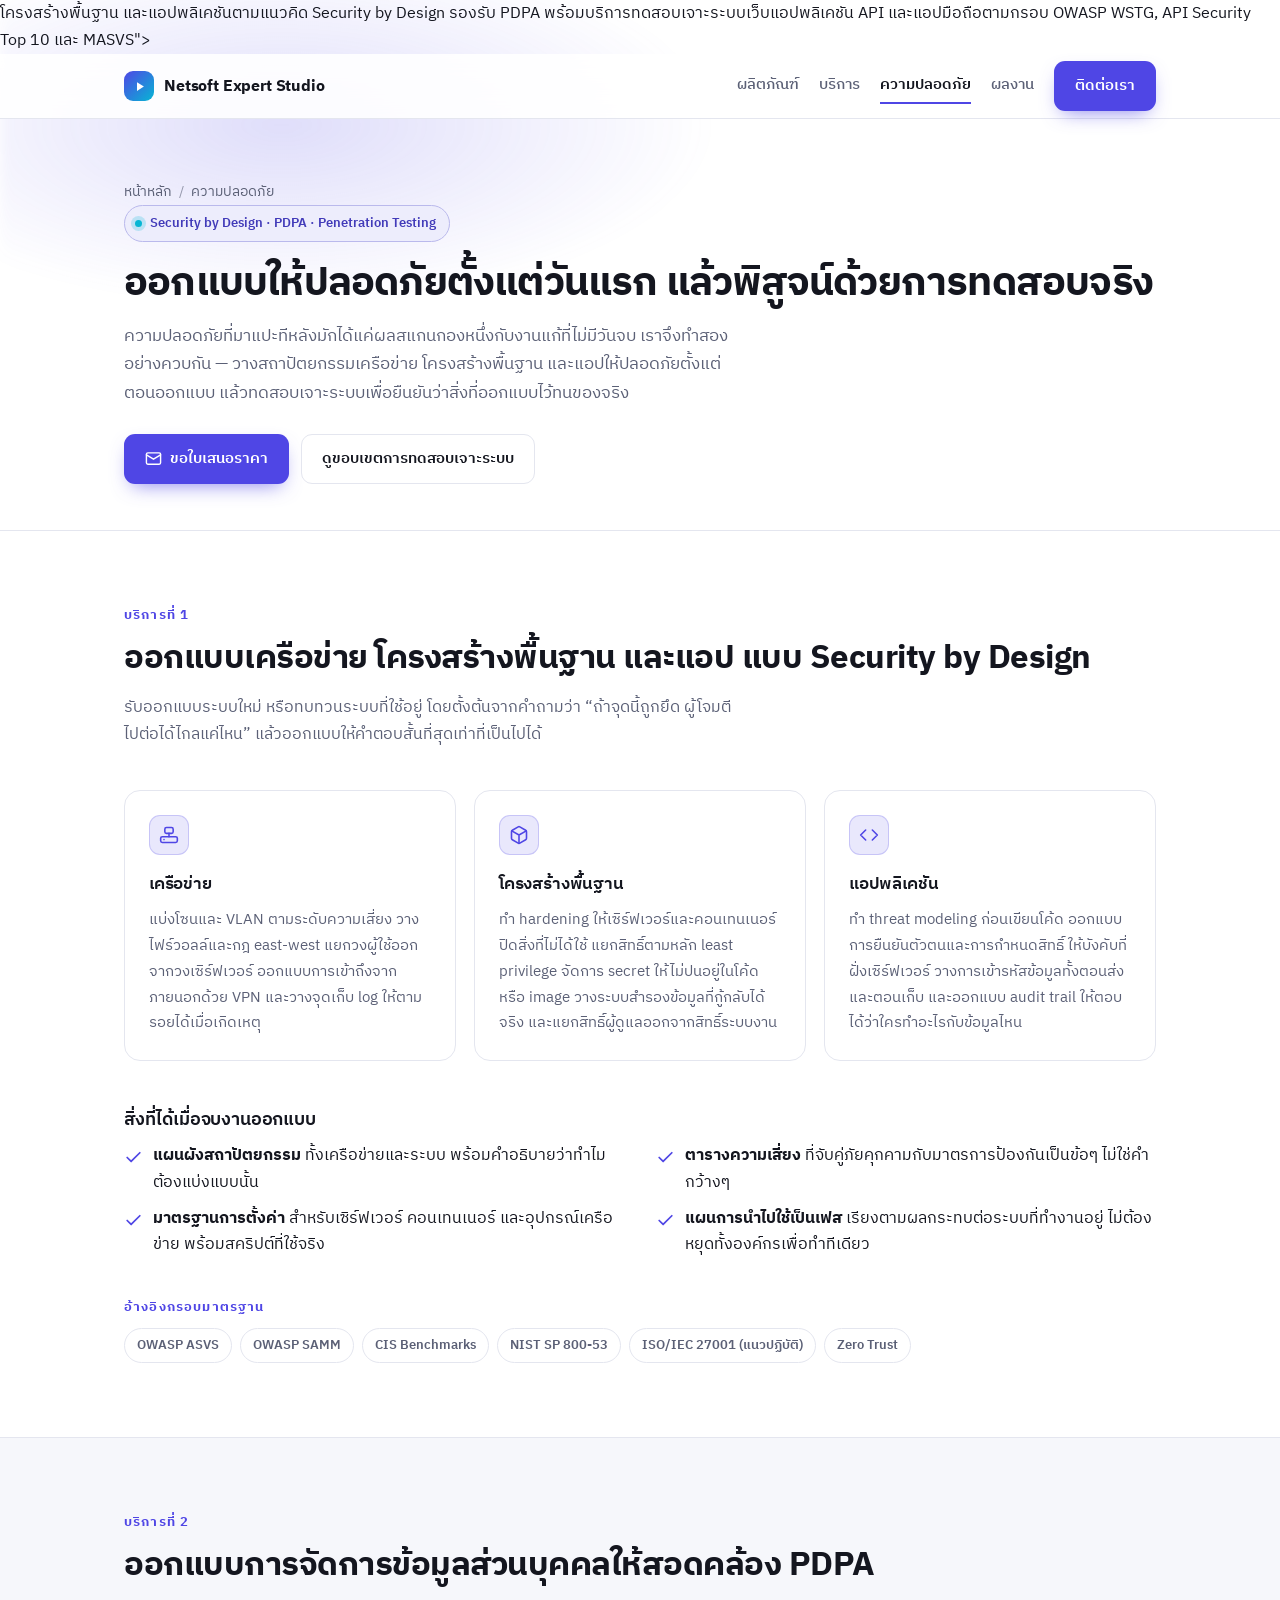
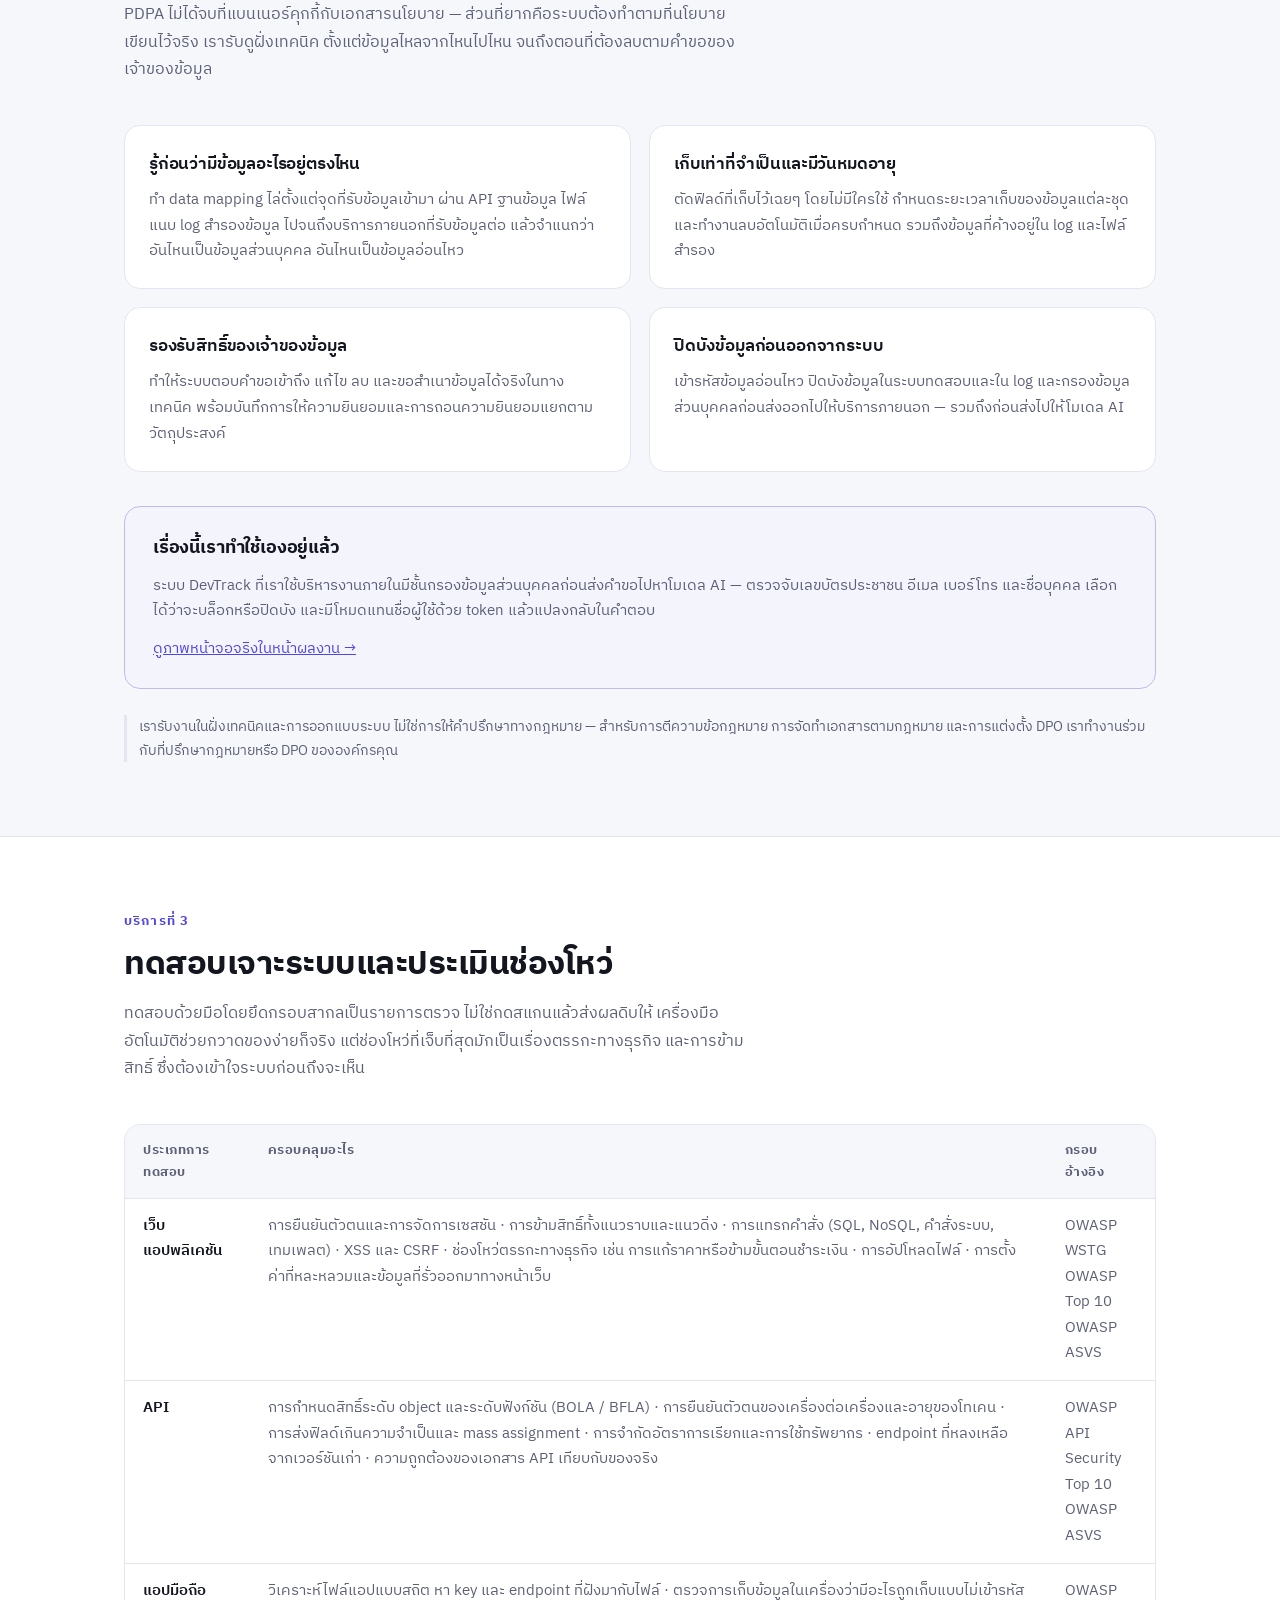
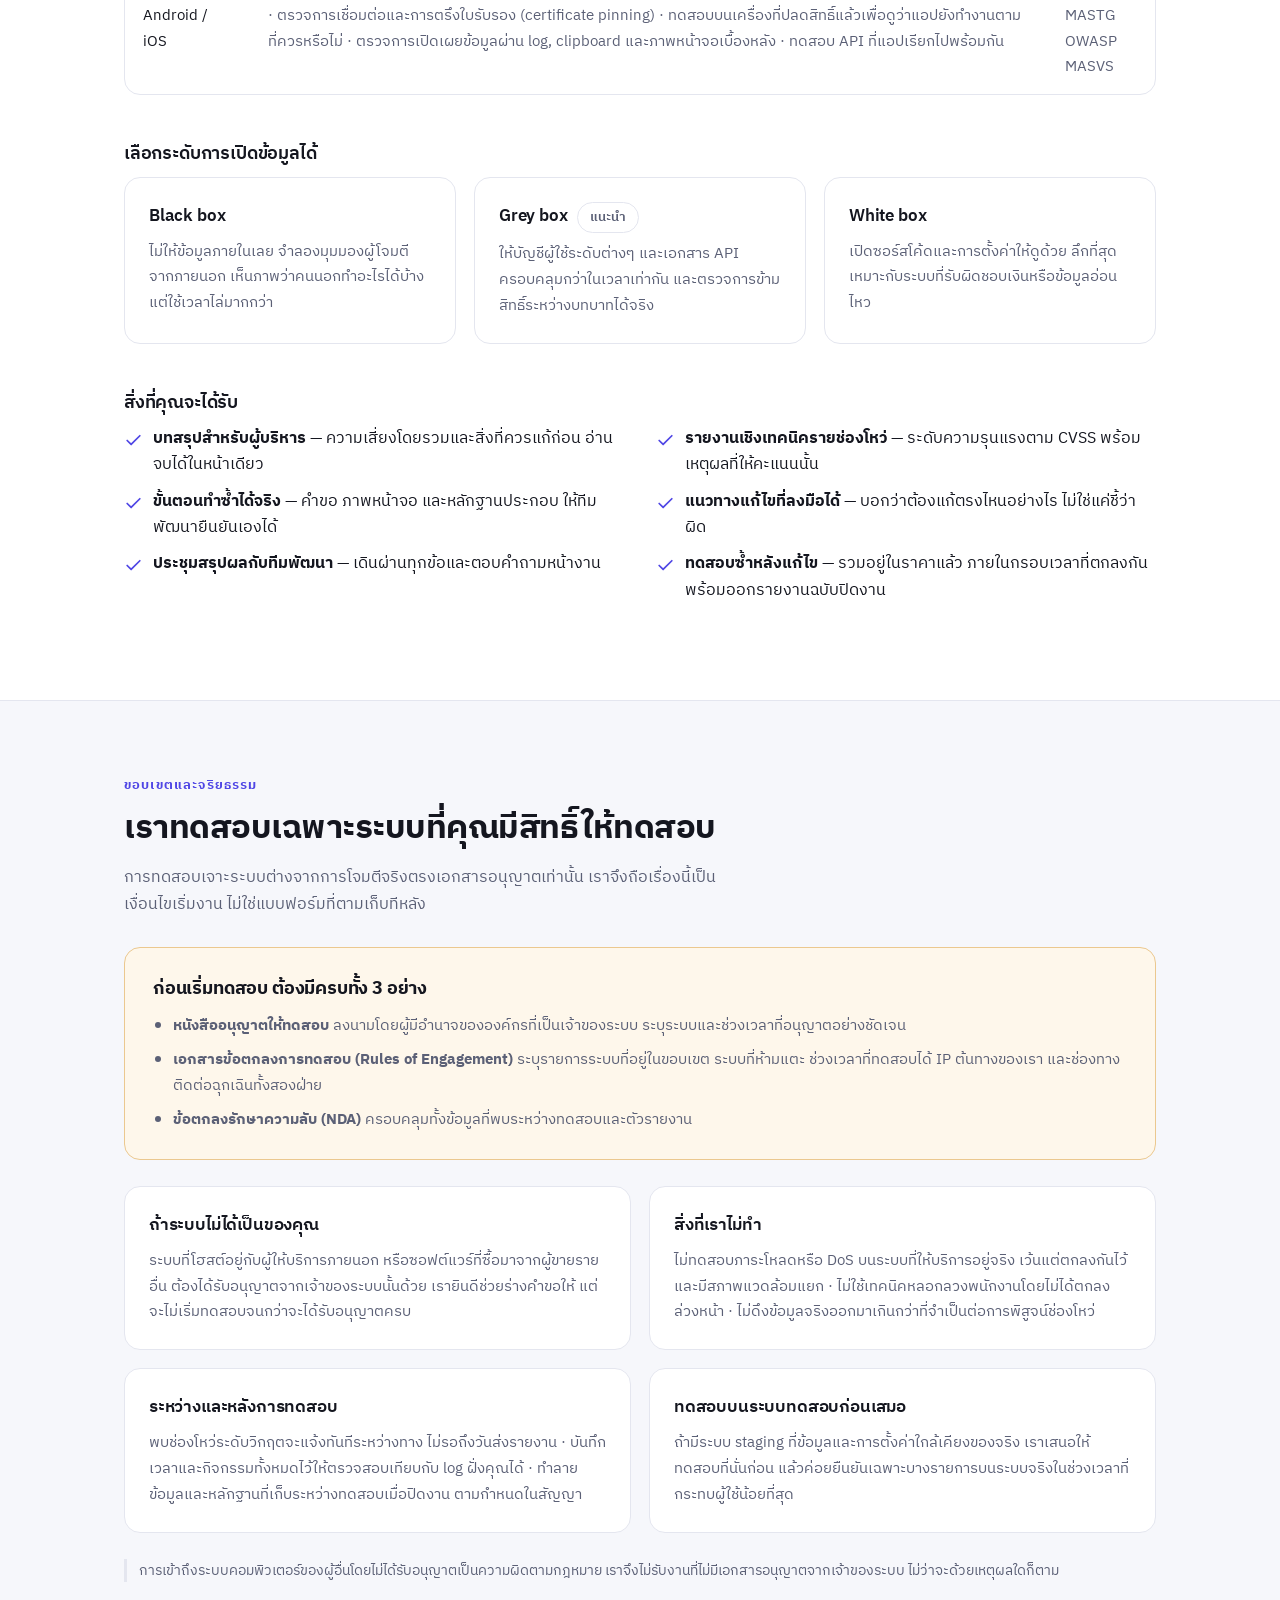
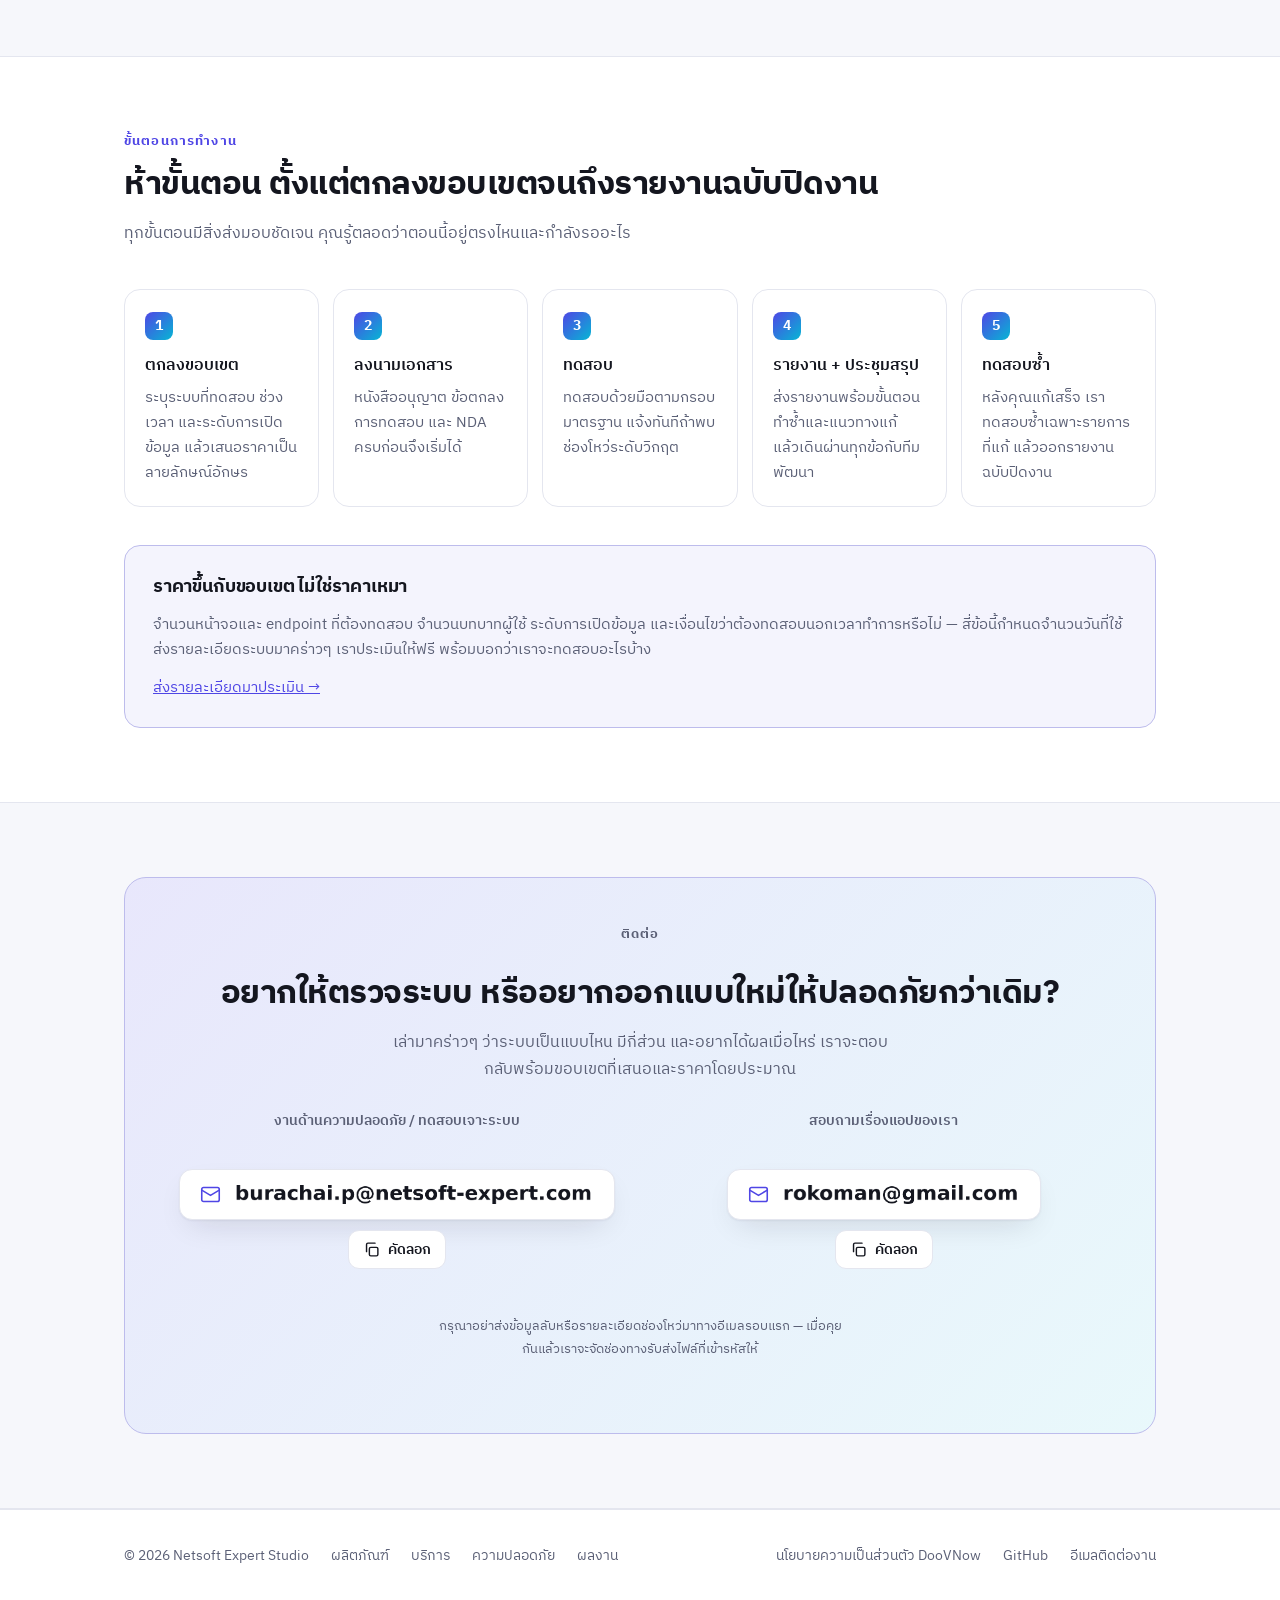
==== security/index.html @ 6c9954bc "Split the site into pages and add the security services The single index.html had grown to cover pro" ====
<!DOCTYPE html>
<html lang="th">
<head>
<meta charset="utf-8">
<meta name="viewport" content="width=device-width, initial-scale=1">
<title>ความปลอดภัย — ออกแบบระบบตาม Security by Design, PDPA และทดสอบเจาะระบบ | Netsoft Expert Studio</title>
<meta name="description" content="ออกแบบเครือข่าย <span class="nb">โครงสร้างพื้นฐาน</span> และแอปพลิเคชันตามแนวคิด Security by Design รองรับ PDPA พร้อมบริการทดสอบเจาะระบบเว็บแอปพลิเคชัน API และแอปมือถือตามกรอบ OWASP WSTG, API Security Top 10 และ MASVS">
<link rel="canonical" href="https://netsoft-expert.com/security/">
<meta property="og:type" content="website">
<meta property="og:title" content="ความปลอดภัย — Security by Design, PDPA และทดสอบเจาะระบบ">
<meta property="og:description" content="ออกแบบให้ปลอดภัยตั้งแต่วันแรก แล้วพิสูจน์ด้วยการทดสอบเจาะระบบตามกรอบ OWASP">
<meta property="og:url" content="https://netsoft-expert.com/security/">
<meta name="theme-color" content="#4f46e5">
<link rel="icon" href="data:image/svg+xml,%3Csvg xmlns='http://www.w3.org/2000/svg' viewBox='0 0 64 64'%3E%3Crect width='64' height='64' rx='14' fill='%234f46e5'/%3E%3Cpath d='M26 20l18 12-18 12z' fill='white'/%3E%3C/svg%3E">
<link rel="preconnect" href="https://fonts.googleapis.com">
<link rel="preconnect" href="https://fonts.gstatic.com" crossorigin>
<link href="https://fonts.googleapis.com/css2?family=IBM+Plex+Sans+Thai:wght@400;500;600;700&family=IBM+Plex+Sans:wght@400;500;600;700&display=swap" rel="stylesheet">
<link rel="stylesheet" href="/assets/site.css">
</head>
<body>

<a class="skip" href="#top">ข้ามไปยังเนื้อหา</a>

<header>
  <div class="wrap nav">
    <a class="brand" href="/">
      <span class="mark"><svg viewBox="0 0 24 24"><path d="M8 5v14l11-7z"/></svg></span>
      Netsoft Expert Studio
    </a>
    <span class="spacer"></span>
    <nav class="nav-links" aria-label="เมนูหลัก">
      <a href="/products/">ผลิตภัณฑ์</a>
      <a href="/services/">บริการ</a>
      <a href="/security/" aria-current="page">ความปลอดภัย</a>
      <a href="/work/">ผลงาน</a>
    </nav>
    <a class="btn btn-primary" href="#contact">ติดต่อเรา</a>
  </div>
</header>

<main id="top">

  <div class="page-head">
    <div class="wrap">
      <p class="crumbs"><a href="/">หน้าหลัก</a><span>/</span>ความปลอดภัย</p>
      <span class="badge"><span class="dot"></span> Security by Design · PDPA · Penetration Testing</span>
      <h1>ออกแบบให้ปลอดภัย<span class="nb">ตั้งแต่วันแรก</span> แล้วพิสูจน์ด้วยการทดสอบจริง</h1>
      <p class="lede">
        ความปลอดภัยที่มาแปะทีหลังมักได้แค่ผลสแกนกองหนึ่งกับงานแก้ที่ไม่มีวันจบ
        เราจึงทำสองอย่างควบกัน — วางสถาปัตยกรรมเครือข่าย <span class="nb">โครงสร้างพื้นฐาน</span> และแอปให้ปลอดภัยตั้งแต่ตอนออกแบบ
        แล้วทดสอบเจาะระบบเพื่อยืนยันว่าสิ่งที่ออกแบบไว้ทนของจริง
      </p>
      <div class="cta-row">
        <a class="btn btn-primary" href="#contact">
          <svg viewBox="0 0 24 24" fill="none" stroke="currentColor" stroke-width="2" stroke-linecap="round" stroke-linejoin="round"><rect x="2" y="4" width="20" height="16" rx="2"/><path d="m2 7 10 6 10-6"/></svg>
          ขอใบเสนอราคา
        </a>
        <a class="btn btn-ghost" href="#pentest">ดูขอบเขตการทดสอบเจาะระบบ</a>
      </div>
    </div>
  </div>

  <!-- ============ SECURITY BY DESIGN ============ -->
  <section id="design">
    <div class="wrap">
      <p class="eyebrow">บริการที่ 1</p>
      <h2>ออกแบบเครือข่าย <span class="nb">โครงสร้างพื้นฐาน</span> และแอป แบบ Security by Design</h2>
      <p class="sec-lede">
        รับออกแบบระบบใหม่ หรือทบทวนระบบที่ใช้อยู่ โดยตั้งต้นจากคำถามว่า
        “ถ้าจุดนี้ถูกยึด ผู้โจมตีไปต่อได้ไกลแค่ไหน” แล้วออกแบบให้คำตอบสั้นที่สุดเท่าที่เป็นไปได้
      </p>

      <div class="grid cols-3">
        <div class="card reveal">
          <div class="icon"><svg viewBox="0 0 24 24"><rect x="2" y="14" width="20" height="7" rx="2"/><rect x="7" y="3" width="10" height="7" rx="2"/><path d="M12 10v4M6 17.5h.01M6 17.5h.01"/></svg></div>
          <h3>เครือข่าย</h3>
          <p>
            แบ่งโซนและ VLAN ตามระดับความเสี่ยง วางไฟร์วอลล์และกฎ east-west
            แยกวงผู้ใช้ออกจากวงเซิร์ฟเวอร์ ออกแบบการเข้าถึงจากภายนอกด้วย VPN
            และวางจุดเก็บ log ให้ตามรอยได้เมื่อเกิดเหตุ
          </p>
        </div>

        <div class="card reveal">
          <div class="icon"><svg viewBox="0 0 24 24"><path d="M21 16V8a2 2 0 0 0-1-1.73l-7-4a2 2 0 0 0-2 0l-7 4A2 2 0 0 0 3 8v8a2 2 0 0 0 1 1.73l7 4a2 2 0 0 0 2 0l7-4A2 2 0 0 0 21 16z"/><path d="M3.3 7L12 12l8.7-5M12 22V12"/></svg></div>
          <h3><span class="nb">โครงสร้างพื้นฐาน</span></h3>
          <p>
            ทำ hardening ให้เซิร์ฟเวอร์และคอนเทนเนอร์ ปิดสิ่งที่ไม่ได้ใช้
            แยกสิทธิ์ตามหลัก least privilege จัดการ secret ให้ไม่ปนอยู่ในโค้ดหรือ image
            วางระบบสำรองข้อมูลที่กู้กลับได้จริง และแยกสิทธิ์ผู้ดูแลออกจากสิทธิ์ระบบงาน
          </p>
        </div>

        <div class="card reveal">
          <div class="icon"><svg viewBox="0 0 24 24"><path d="m8 6-6 6 6 6M16 6l6 6-6 6"/></svg></div>
          <h3>แอปพลิเคชัน</h3>
          <p>
            ทำ threat modeling ก่อนเขียนโค้ด ออกแบบการยืนยันตัวตนและการกำหนดสิทธิ์
            ให้บังคับที่ฝั่งเซิร์ฟเวอร์ วางการเข้ารหัสข้อมูลทั้งตอนส่งและตอนเก็บ
            และออกแบบ audit trail ให้ตอบได้ว่าใครทำอะไรกับข้อมูลไหน
          </p>
        </div>
      </div>

      <h3 class="case-sub-title">สิ่งที่ได้เมื่อจบงานออกแบบ</h3>
      <ul class="feat two-col">
        <li><svg viewBox="0 0 24 24"><path d="M20 6 9 17l-5-5"/></svg><span><strong>แผนผังสถาปัตยกรรม</strong> ทั้งเครือข่ายและระบบ พร้อมคำอธิบายว่าทำไมต้องแบ่งแบบนั้น</span></li>
        <li><svg viewBox="0 0 24 24"><path d="M20 6 9 17l-5-5"/></svg><span><strong>ตารางความเสี่ยง</strong> ที่จับคู่ภัยคุกคามกับมาตรการป้องกันเป็นข้อๆ ไม่ใช่คำกว้างๆ</span></li>
        <li><svg viewBox="0 0 24 24"><path d="M20 6 9 17l-5-5"/></svg><span><strong>มาตรฐานการตั้งค่า</strong> สำหรับเซิร์ฟเวอร์ คอนเทนเนอร์ และอุปกรณ์เครือข่าย พร้อมสคริปต์ที่ใช้จริง</span></li>
        <li><svg viewBox="0 0 24 24"><path d="M20 6 9 17l-5-5"/></svg><span><strong>แผนการนำไปใช้เป็นเฟส</strong> เรียงตามผลกระทบต่อระบบที่ทำงานอยู่ ไม่ต้องหยุดทั้งองค์กรเพื่อทำทีเดียว</span></li>
      </ul>

      <p class="eyebrow" style="margin-top:38px">อ้างอิงกรอบมาตรฐาน</p>
      <ul class="chips">
        <li>OWASP ASVS</li>
        <li>OWASP SAMM</li>
        <li>CIS Benchmarks</li>
        <li>NIST SP 800-53</li>
        <li>ISO/IEC 27001 (แนวปฏิบัติ)</li>
        <li>Zero Trust</li>
      </ul>
    </div>
  </section>

  <!-- ============ PDPA ============ -->
  <section id="pdpa" class="alt">
    <div class="wrap">
      <p class="eyebrow">บริการที่ 2</p>
      <h2>ออกแบบการจัดการข้อมูลส่วนบุคคลให้สอดคล้อง PDPA</h2>
      <p class="sec-lede">
        PDPA ไม่ได้จบที่แบนเนอร์คุกกี้กับเอกสารนโยบาย — ส่วนที่ยากคือระบบต้องทำตามที่นโยบายเขียนไว้จริง
        เรารับดูฝั่งเทคนิค ตั้งแต่ข้อมูลไหลจากไหนไปไหน จนถึงตอนที่ต้องลบตามคำขอของเจ้าของข้อมูล
      </p>

      <div class="grid cols-2">
        <div class="card reveal">
          <h3>รู้ก่อนว่ามีข้อมูลอะไรอยู่<span class="nb">ตรงไหน</span></h3>
          <p>
            ทำ data mapping ไล่ตั้งแต่จุดที่รับข้อมูลเข้ามา ผ่าน API ฐานข้อมูล ไฟล์แนบ
            log สำรองข้อมูล ไปจนถึงบริการภายนอกที่รับข้อมูลต่อ แล้วจำแนกว่าอันไหนเป็นข้อมูลส่วนบุคคล
            อันไหนเป็นข้อมูลอ่อนไหว
          </p>
        </div>
        <div class="card reveal">
          <h3>เก็บเท่าที่จำเป็นและมีวัน<span class="nb">หมดอายุ</span></h3>
          <p>
            ตัดฟิลด์ที่เก็บไว้เฉยๆ โดยไม่มีใครใช้ กำหนดระยะเวลาเก็บของข้อมูลแต่ละชุด
            และทำงานลบอัตโนมัติเมื่อครบกำหนด รวมถึงข้อมูลที่ค้างอยู่ใน log และไฟล์สำรอง
          </p>
        </div>
        <div class="card reveal">
          <h3>รองรับสิทธิ์ของเจ้าของข้อมูล</h3>
          <p>
            ทำให้ระบบตอบคำขอเข้าถึง แก้ไข ลบ และขอสำเนาข้อมูลได้จริงในทางเทคนิค
            พร้อมบันทึกการให้ความยินยอมและการถอนความยินยอมแยกตามวัตถุประสงค์
          </p>
        </div>
        <div class="card reveal">
          <h3>ปิดบังข้อมูลก่อนออกจากระบบ</h3>
          <p>
            เข้ารหัสข้อมูลอ่อนไหว ปิดบังข้อมูลในระบบทดสอบและใน log
            และกรองข้อมูลส่วนบุคคลก่อนส่งออกไปให้บริการภายนอก — รวมถึงก่อนส่งไปให้โมเดล AI
          </p>
        </div>
      </div>

      <div class="callout reveal" style="margin-top:34px">
        <h3>เรื่องนี้เราทำใช้เองอยู่แล้ว</h3>
        <p>
          ระบบ DevTrack ที่เราใช้บริหารงานภายในมีชั้นกรองข้อมูลส่วนบุคคลก่อนส่งคำขอไปหาโมเดล AI —
          ตรวจจับเลขบัตรประชาชน อีเมล เบอร์โทร และชื่อบุคคล เลือกได้ว่าจะบล็อกหรือปิดบัง
          และมีโหมดแทนชื่อผู้ใช้ด้วย token แล้วแปลงกลับในคำตอบ
        </p>
        <p><a href="/work/#devtrack-ai">ดูภาพหน้าจอจริงในหน้าผลงาน →</a></p>
      </div>

      <p class="note" style="margin-top:26px">
        เรารับงานในฝั่งเทคนิคและการออกแบบระบบ ไม่ใช่การให้คำปรึกษาทางกฎหมาย —
        สำหรับการตีความข้อกฎหมาย การจัดทำเอกสารตามกฎหมาย และการแต่งตั้ง DPO
        เราทำงานร่วมกับที่ปรึกษากฎหมายหรือ DPO ขององค์กรคุณ
      </p>
    </div>
  </section>

  <!-- ============ PENTEST ============ -->
  <section id="pentest">
    <div class="wrap">
      <p class="eyebrow">บริการที่ 3</p>
      <h2>ทดสอบเจาะระบบและประเมินช่องโหว่</h2>
      <p class="sec-lede">
        ทดสอบด้วยมือโดยยึดกรอบสากลเป็นรายการตรวจ ไม่ใช่กดสแกนแล้วส่งผลดิบให้
        เครื่องมืออัตโนมัติช่วยกวาดของง่ายก็จริง แต่ช่องโหว่ที่เจ็บที่สุดมักเป็นเรื่องตรรกะทางธุรกิจ
        และการข้ามสิทธิ์ ซึ่งต้องเข้าใจระบบก่อนถึงจะเห็น
      </p>

      <div class="table-scroll reveal">
        <table class="scope">
          <thead>
            <tr>
              <th scope="col">ประเภทการทดสอบ</th>
              <th scope="col">ครอบคลุมอะไร</th>
              <th scope="col">กรอบอ้างอิง</th>
            </tr>
          </thead>
          <tbody>
            <tr id="web">
              <td><strong>เว็บแอปพลิเคชัน</strong></td>
              <td class="muted">
                การยืนยันตัวตนและการจัดการเซสชัน · การข้ามสิทธิ์ทั้งแนวราบและแนวดิ่ง ·
                การแทรกคำสั่ง (SQL, NoSQL, คำสั่งระบบ, เทมเพลต) · XSS และ CSRF ·
                ช่องโหว่ตรรกะทางธุรกิจ เช่น การแก้ราคาหรือข้ามขั้นตอนชำระเงิน ·
                การอัปโหลดไฟล์ · การตั้งค่าที่หละหลวมและข้อมูลที่รั่วออกมาทางหน้าเว็บ
              </td>
              <td class="muted">OWASP WSTG<br>OWASP Top 10<br>OWASP ASVS</td>
            </tr>
            <tr id="api">
              <td><strong>API</strong></td>
              <td class="muted">
                การกำหนดสิทธิ์ระดับ object และระดับฟังก์ชัน (BOLA / BFLA) ·
                การยืนยันตัวตนของเครื่องต่อเครื่องและอายุของโทเคน ·
                การส่งฟิลด์เกินความจำเป็นและ mass assignment ·
                การจำกัดอัตราการเรียกและการใช้ทรัพยากร ·
                endpoint ที่หลงเหลือจากเวอร์ชันเก่า · ความถูกต้องของเอกสาร API เทียบกับของจริง
              </td>
              <td class="muted">OWASP API<br>Security Top 10<br>OWASP ASVS</td>
            </tr>
            <tr id="mobile">
              <td><strong>แอปมือถือ</strong><br><span class="muted">Android / iOS</span></td>
              <td class="muted">
                วิเคราะห์ไฟล์แอปแบบสถิต หา key และ endpoint ที่ฝังมากับไฟล์ ·
                ตรวจการเก็บข้อมูลในเครื่องว่ามีอะไรถูกเก็บแบบไม่เข้ารหัส ·
                ตรวจการเชื่อมต่อและการตรึงใบรับรอง (certificate pinning) ·
                ทดสอบบนเครื่องที่ปลดสิทธิ์แล้วเพื่อดูว่าแอปยังทำงานตามที่ควรหรือไม่ ·
                ตรวจการเปิดเผยข้อมูลผ่าน log, clipboard และภาพหน้าจอเบื้องหลัง ·
                ทดสอบ API ที่แอปเรียกไปพร้อมกัน
              </td>
              <td class="muted">OWASP MASTG<br>OWASP MASVS</td>
            </tr>
          </tbody>
        </table>
      </div>

      <h3 class="case-sub-title">เลือกระดับการเปิดข้อมูลได้</h3>
      <div class="grid cols-3">
        <div class="card reveal">
          <h3>Black box</h3>
          <p>ไม่ให้ข้อมูลภายในเลย จำลองมุมมองผู้โจมตีจากภายนอก เห็นภาพว่าคนนอกทำอะไรได้บ้าง แต่ใช้เวลาไล่มากกว่า</p>
        </div>
        <div class="card reveal">
          <h3>Grey box <span class="status" style="margin-inline-start:6px">แนะนำ</span></h3>
          <p>ให้บัญชีผู้ใช้ระดับต่างๆ และเอกสาร API ครอบคลุมกว่าในเวลาเท่ากัน และตรวจการข้ามสิทธิ์ระหว่างบทบาทได้จริง</p>
        </div>
        <div class="card reveal">
          <h3>White box</h3>
          <p>เปิดซอร์สโค้ดและการตั้งค่าให้ดูด้วย ลึกที่สุด เหมาะกับระบบที่รับผิดชอบเงินหรือข้อมูลอ่อนไหว</p>
        </div>
      </div>

      <h3 class="case-sub-title">สิ่งที่คุณจะได้รับ</h3>
      <ul class="feat two-col">
        <li><svg viewBox="0 0 24 24"><path d="M20 6 9 17l-5-5"/></svg><span><strong>บทสรุปสำหรับผู้บริหาร</strong> — ความเสี่ยงโดยรวมและสิ่งที่ควรแก้ก่อน อ่านจบได้ในหน้าเดียว</span></li>
        <li><svg viewBox="0 0 24 24"><path d="M20 6 9 17l-5-5"/></svg><span><strong>รายงานเชิงเทคนิครายช่องโหว่</strong> — ระดับความรุนแรงตาม CVSS พร้อมเหตุผลที่ให้คะแนนนั้น</span></li>
        <li><svg viewBox="0 0 24 24"><path d="M20 6 9 17l-5-5"/></svg><span><strong>ขั้นตอนทำซ้ำได้จริง</strong> — คำขอ ภาพหน้าจอ และหลักฐานประกอบ ให้ทีมพัฒนายืนยันเองได้</span></li>
        <li><svg viewBox="0 0 24 24"><path d="M20 6 9 17l-5-5"/></svg><span><strong>แนวทางแก้ไขที่ลงมือได้</strong> — บอกว่าต้องแก้ตรงไหนอย่างไร ไม่ใช่แค่ชี้ว่าผิด</span></li>
        <li><svg viewBox="0 0 24 24"><path d="M20 6 9 17l-5-5"/></svg><span><strong>ประชุมสรุปผลกับทีมพัฒนา</strong> — เดินผ่านทุกข้อและตอบคำถามหน้างาน</span></li>
        <li><svg viewBox="0 0 24 24"><path d="M20 6 9 17l-5-5"/></svg><span><strong>ทดสอบซ้ำหลังแก้ไข</strong> — รวมอยู่ในราคาแล้ว ภายในกรอบเวลาที่ตกลงกัน พร้อมออกรายงานฉบับปิดงาน</span></li>
      </ul>
    </div>
  </section>

  <!-- ============ RULES OF ENGAGEMENT ============ -->
  <section id="rules" class="alt">
    <div class="wrap">
      <p class="eyebrow">ขอบเขตและจริยธรรม</p>
      <h2>เราทดสอบเฉพาะระบบที่คุณมีสิทธิ์ให้ทดสอบ</h2>
      <p class="sec-lede tight">
        การทดสอบเจาะระบบต่างจากการโจมตีจริงตรงเอกสารอนุญาตเท่านั้น
        เราจึงถือเรื่องนี้เป็นเงื่อนไขเริ่มงาน ไม่ใช่แบบฟอร์มที่ตามเก็บทีหลัง
      </p>

      <div class="callout warn reveal">
        <h3>ก่อนเริ่มทดสอบ ต้องมีครบทั้ง 3 อย่าง</h3>
        <ul>
          <li><strong>หนังสืออนุญาตให้ทดสอบ</strong> ลงนามโดยผู้มีอำนาจขององค์กรที่เป็นเจ้าของระบบ ระบุระบบและช่วงเวลาที่อนุญาตอย่างชัดเจน</li>
          <li><strong>เอกสารข้อตกลงการทดสอบ (Rules of Engagement)</strong> ระบุรายการระบบที่อยู่ในขอบเขต ระบบที่ห้ามแตะ ช่วงเวลาที่ทดสอบได้ IP ต้นทางของเรา และช่องทางติดต่อฉุกเฉินทั้งสองฝ่าย</li>
          <li><strong>ข้อตกลงรักษาความลับ (NDA)</strong> ครอบคลุมทั้งข้อมูลที่พบระหว่างทดสอบและตัวรายงาน</li>
        </ul>
      </div>

      <div class="grid cols-2" style="margin-top:26px">
        <div class="card reveal">
          <h3>ถ้าระบบไม่ได้เป็นของคุณ</h3>
          <p>
            ระบบที่โฮสต์อยู่กับผู้ให้บริการภายนอก หรือซอฟต์แวร์ที่ซื้อมาจากผู้ขายรายอื่น
            ต้องได้รับอนุญาตจากเจ้าของระบบนั้นด้วย เรายินดีช่วยร่างคำขอให้ แต่จะไม่เริ่มทดสอบจนกว่าจะได้รับอนุญาตครบ
          </p>
        </div>
        <div class="card reveal">
          <h3>สิ่งที่เราไม่ทำ</h3>
          <p>
            ไม่ทดสอบภาระโหลดหรือ DoS บนระบบที่ให้บริการอยู่จริง เว้นแต่ตกลงกันไว้และมีสภาพแวดล้อมแยก ·
            ไม่ใช้เทคนิคหลอกลวงพนักงานโดยไม่ได้ตกลงล่วงหน้า ·
            ไม่ดึงข้อมูลจริงออกมาเกินกว่าที่จำเป็นต่อการพิสูจน์ช่องโหว่
          </p>
        </div>
        <div class="card reveal">
          <h3>ระหว่างและหลังการทดสอบ</h3>
          <p>
            พบช่องโหว่ระดับวิกฤตจะแจ้งทันทีระหว่างทาง ไม่รอถึงวันส่งรายงาน ·
            บันทึกเวลาและกิจกรรมทั้งหมดไว้ให้ตรวจสอบเทียบกับ log ฝั่งคุณได้ ·
            ทำลายข้อมูลและหลักฐานที่เก็บระหว่างทดสอบเมื่อปิดงาน ตามกำหนดในสัญญา
          </p>
        </div>
        <div class="card reveal">
          <h3>ทดสอบบนระบบทดสอบ<span class="nb">ก่อนเสมอ</span></h3>
          <p>
            ถ้ามีระบบ staging ที่ข้อมูลและการตั้งค่าใกล้เคียงของจริง เราเสนอให้ทดสอบที่นั่นก่อน
            แล้วค่อยยืนยันเฉพาะบางรายการบนระบบจริงในช่วงเวลาที่กระทบผู้ใช้น้อยที่สุด
          </p>
        </div>
      </div>

      <p class="note" style="margin-top:26px">
        การเข้าถึงระบบคอมพิวเตอร์ของผู้อื่นโดยไม่ได้รับอนุญาตเป็นความผิดตามกฎหมาย
        เราจึงไม่รับงานที่ไม่มีเอกสารอนุญาตจากเจ้าของระบบ ไม่ว่าจะด้วยเหตุผลใดก็ตาม
      </p>
    </div>
  </section>

  <!-- ============ PROCESS ============ -->
  <section id="process">
    <div class="wrap">
      <p class="eyebrow">ขั้นตอนการทำงาน</p>
      <h2>ห้าขั้นตอน ตั้งแต่ตกลงขอบเขตจนถึงรายงานฉบับปิดงาน</h2>
      <p class="sec-lede">ทุกขั้นตอนมีสิ่งส่งมอบชัดเจน คุณรู้ตลอดว่าตอนนี้อยู่ตรงไหนและกำลังรออะไร</p>

      <div class="steps five">
        <div class="step reveal">
          <h3>ตกลงขอบเขต</h3>
          <p>ระบุระบบที่ทดสอบ ช่วงเวลา และระดับการเปิดข้อมูล แล้วเสนอราคาเป็นลายลักษณ์อักษร</p>
        </div>
        <div class="step reveal">
          <h3>ลงนามเอกสาร</h3>
          <p>หนังสืออนุญาต ข้อตกลงการทดสอบ และ NDA ครบก่อนจึงเริ่มได้</p>
        </div>
        <div class="step reveal">
          <h3>ทดสอบ</h3>
          <p>ทดสอบด้วยมือตามกรอบมาตรฐาน แจ้งทันทีถ้าพบช่องโหว่ระดับวิกฤต</p>
        </div>
        <div class="step reveal">
          <h3>รายงาน + <span class="nb">ประชุมสรุป</span></h3>
          <p>ส่งรายงานพร้อมขั้นตอนทำซ้ำและแนวทางแก้ แล้วเดินผ่านทุกข้อกับทีมพัฒนา</p>
        </div>
        <div class="step reveal">
          <h3>ทดสอบซ้ำ</h3>
          <p>หลังคุณแก้เสร็จ เราทดสอบซ้ำเฉพาะรายการที่แก้ แล้วออกรายงานฉบับปิดงาน</p>
        </div>
      </div>

      <div class="callout reveal" style="margin-top:38px">
        <h3>ราคาขึ้นกับขอบเขต ไม่ใช่ราคาเหมา</h3>
        <p>
          จำนวนหน้าจอและ endpoint ที่ต้องทดสอบ จำนวนบทบาทผู้ใช้ ระดับการเปิดข้อมูล
          และเงื่อนไขว่าต้องทดสอบนอกเวลาทำการหรือไม่ — สี่ข้อนี้กำหนดจำนวนวันที่ใช้
          ส่งรายละเอียดระบบมาคร่าวๆ เราประเมินให้ฟรี พร้อมบอกว่าเราจะทดสอบอะไรบ้าง
        </p>
        <p><a href="#contact">ส่งรายละเอียดมาประเมิน →</a></p>
      </div>
    </div>
  </section>

  <!-- ============ CONTACT ============ -->
  <section id="contact" class="alt">
    <div class="wrap">
      <div class="contact-card reveal">
        <p class="eyebrow">ติดต่อ</p>
        <h2>อยากให้ตรวจระบบ หรืออยากออกแบบใหม่ให้ปลอดภัยกว่าเดิม?</h2>
        <p>
          เล่ามาคร่าวๆ ว่าระบบเป็นแบบไหน มีกี่ส่วน และอยากได้ผลเมื่อไหร่
          เราจะตอบกลับพร้อมขอบเขตที่เสนอและราคาโดยประมาณ
        </p>

        <div class="mail-grid">
          <div class="mail-block">
            <p class="mail-label">งานด้านความปลอดภัย / ทดสอบเจาะระบบ</p>
            <button class="mail-box js-mail" data-k="work" data-subject="สอบถามบริการด้านความปลอดภัย / ทดสอบเจาะระบบ" type="button" aria-label="เปิดโปรแกรมอีเมลเพื่อสอบถามบริการด้านความปลอดภัย">
              <svg viewBox="0 0 24 24" stroke-linecap="round" stroke-linejoin="round"><rect x="2" y="4" width="20" height="16" rx="2"/><path d="m2 7 10 6 10-6"/></svg>
              <img class="mail-img on-light" src="/assets/contact-work-light.png" width="361" height="23" alt="อีเมลสำหรับติดต่องาน แสดงเป็นรูปภาพเพื่อป้องกันบอทเก็บข้อมูล">
              <img class="mail-img on-dark" src="/assets/contact-work-dark.png" width="361" height="23" alt="">
            </button>
            <button class="btn btn-ghost btn-sm js-copy" data-k="work" type="button">
              <svg viewBox="0 0 24 24" fill="none" stroke="currentColor" stroke-width="2" stroke-linecap="round" stroke-linejoin="round"><rect x="9" y="9" width="12" height="12" rx="2"/><path d="M5 15V5a2 2 0 0 1 2-2h10"/></svg>
              คัดลอก
            </button>
          </div>

          <div class="mail-block">
            <p class="mail-label">สอบถามเรื่องแอปของเรา</p>
            <button class="mail-box js-mail" data-k="apps" type="button" aria-label="เปิดโปรแกรมอีเมลเพื่อสอบถามเรื่องแอป">
              <svg viewBox="0 0 24 24" stroke-linecap="round" stroke-linejoin="round"><rect x="2" y="4" width="20" height="16" rx="2"/><path d="m2 7 10 6 10-6"/></svg>
              <img class="mail-img on-light" src="/assets/contact-apps-light.png" width="239" height="23" alt="อีเมลสำหรับสอบถามเรื่องแอป แสดงเป็นรูปภาพเพื่อป้องกันบอทเก็บข้อมูล">
              <img class="mail-img on-dark" src="/assets/contact-apps-dark.png" width="239" height="23" alt="">
            </button>
            <button class="btn btn-ghost btn-sm js-copy" data-k="apps" type="button">
              <svg viewBox="0 0 24 24" fill="none" stroke="currentColor" stroke-width="2" stroke-linecap="round" stroke-linejoin="round"><rect x="9" y="9" width="12" height="12" rx="2"/><path d="M5 15V5a2 2 0 0 1 2-2h10"/></svg>
              คัดลอก
            </button>
          </div>
        </div>

        <p class="copied" role="status" aria-live="polite"></p>
        <p class="mail-hint">
          กรุณาอย่าส่งข้อมูลลับหรือรายละเอียดช่องโหว่มาทางอีเมลรอบแรก —
          เมื่อคุยกันแล้วเราจะจัดช่องทางรับส่งไฟล์ที่เข้ารหัสให้
        </p>
      </div>
    </div>
  </section>

</main>

<footer>
  <div class="wrap foot">
    <span>© <span id="year">2026</span> Netsoft Expert Studio</span>
    <a href="/products/">ผลิตภัณฑ์</a>
    <a href="/services/">บริการ</a>
    <a href="/security/">ความปลอดภัย</a>
    <a href="/work/">ผลงาน</a>
    <span class="spacer"></span>
    <a href="https://netsoft-expert.com/doovnow-privacy/">นโยบายความเป็นส่วนตัว DooVNow</a>
    <a href="https://github.com/burachai-x">GitHub</a>
    <button class="linklike js-mail" data-k="work" type="button">อีเมลติดต่องาน</button>
  </div>
</footer>

<script src="/assets/site.js"></script>

</body>
</html>
---- assets/site.css ----
/* Netsoft Expert Studio — shared stylesheet for every page */

*, *::before, *::after { box-sizing: border-box; }

:root {
  color-scheme: light dark;
  --bg:        #ffffff;
  --bg-soft:   #f6f7fb;
  --card:      #ffffff;
  --border:    #e4e6ef;
  --text:      #14161f;
  --muted:     #5b6076;
  --brand:     #4f46e5;
  --brand-2:   #06b6d4;
  --brand-ink: #ffffff;
  --shadow:    0 1px 2px rgba(16,18,32,.05), 0 12px 32px -12px rgba(16,18,32,.16);
  --radius:    16px;
  --maxw:      1080px;
}

@media (prefers-color-scheme: dark) {
  :root {
    --bg:      #0c0d13;
    --bg-soft: #12141d;
    --card:    #161824;
    --border:  #272a3a;
    --text:    #e9eaf2;
    --muted:   #9ba1b8;
    --brand:   #7c7bff;
    --brand-2: #22d3ee;
    --shadow:  0 1px 2px rgba(0,0,0,.4), 0 16px 40px -16px rgba(0,0,0,.7);
  }
}

html { scroll-behavior: smooth; }
@media (prefers-reduced-motion: reduce) { html { scroll-behavior: auto; } }

body {
  margin: 0;
  font-family: "IBM Plex Sans Thai", "IBM Plex Sans", "Noto Sans Thai", system-ui, -apple-system, "Segoe UI", sans-serif;
  background: var(--bg);
  color: var(--text);
  line-height: 1.7;
  -webkit-font-smoothing: antialiased;
  overflow-x: hidden;
}

a { color: var(--brand); }
img { max-width: 100%; height: auto; display: block; }

.wrap { max-width: var(--maxw); margin: 0 auto; padding: 0 24px; }

/* keyboard users need to see where they are */
:focus-visible { outline: 2px solid var(--brand); outline-offset: 3px; border-radius: 6px; }

.skip {
  position: absolute; inset-inline-start: -9999px; top: 8px; z-index: 100;
  background: var(--card); color: var(--text); border: 1px solid var(--border);
  padding: 10px 16px; border-radius: 10px; text-decoration: none;
}
.skip:focus { inset-inline-start: 24px; }

/* ---------- Header ---------- */
header {
  position: sticky; top: 0; z-index: 50;
  background: color-mix(in srgb, var(--bg) 88%, transparent);
  backdrop-filter: blur(12px);
  border-bottom: 1px solid var(--border);
}
.nav { display: flex; align-items: center; gap: 8px 20px; min-height: 64px; flex-wrap: wrap; }
.brand { display: flex; align-items: center; gap: 10px; font-weight: 700; text-decoration: none; color: var(--text); letter-spacing: -.01em; }
.brand .mark {
  width: 30px; height: 30px; border-radius: 9px; flex: none;
  background: linear-gradient(135deg, var(--brand), var(--brand-2));
  display: grid; place-items: center;
}
.brand .mark svg { width: 15px; height: 15px; fill: #fff; }
.nav .spacer { margin-inline-start: auto; }
.nav-links { display: flex; align-items: center; gap: 20px; }
.nav-links a { color: var(--muted); text-decoration: none; font-size: .95rem; font-weight: 500; white-space: nowrap; padding: 4px 0; border-bottom: 2px solid transparent; }
.nav-links a:hover { color: var(--text); }
.nav-links a[aria-current="page"] { color: var(--text); font-weight: 600; border-bottom-color: var(--brand); }

/* on narrow screens the links drop to their own scrollable row rather than disappearing —
   they are separate pages now, so hiding them would hide half the site */
@media (max-width: 860px) {
  header { position: static; }
  .nav { padding-block: 10px; gap: 8px 12px; }
  /* keep the brand and the CTA on one row — they only just fit, so both give up a little */
  .brand { font-size: .95rem; }
  .brand .mark { width: 26px; height: 26px; border-radius: 8px; }
  .nav > .btn { padding: 9px 14px; font-size: .9rem; }
  .nav-links {
    order: 3; width: 100%; gap: 18px;
    overflow-x: auto; scrollbar-width: none; -webkit-overflow-scrolling: touch;
  }
  .nav-links::-webkit-scrollbar { display: none; }
}

/* phone widths, or any width once the reader has bumped their default font size:
   trim a little more so the brand and the CTA still share the top row */
@media (max-width: 430px) {
  .wrap { padding: 0 18px; }
  .nav { gap: 8px 10px; }
  .brand { font-size: .88rem; gap: 8px; }
  .brand .mark { width: 24px; height: 24px; }
  .brand .mark svg { width: 13px; height: 13px; }
  .nav > .btn { padding: 8px 12px; font-size: .85rem; }
}

/* ---------- Buttons ---------- */
.btn {
  display: inline-flex; align-items: center; gap: 8px;
  padding: 11px 20px; border-radius: 11px;
  font-weight: 600; font-size: .95rem; text-decoration: none;
  border: 1px solid transparent; cursor: pointer;
  font-family: inherit;
  transition: transform .15s ease, box-shadow .15s ease, background .15s ease, border-color .15s ease;
}
.btn:hover { transform: translateY(-1px); }
.btn-primary { background: var(--brand); color: var(--brand-ink); box-shadow: 0 8px 20px -8px color-mix(in srgb, var(--brand) 70%, transparent); }
.btn-primary:hover { background: color-mix(in srgb, var(--brand) 88%, #000); }
.btn-ghost { background: var(--card); color: var(--text); border-color: var(--border); }
.btn-ghost:hover { border-color: color-mix(in srgb, var(--brand) 50%, var(--border)); }
.btn svg { width: 17px; height: 17px; flex: none; }
.btn-sm { padding: 7px 14px; font-size: .87rem; }

/* ---------- Hero (home) ---------- */
.hero { position: relative; padding: 80px 0 68px; }
.hero::before {
  content: ""; position: absolute; inset: -40% 0 auto 0; height: 640px; z-index: -1;
  background:
    radial-gradient(560px 300px at 20% 42%, color-mix(in srgb, var(--brand) 22%, transparent), transparent 70%),
    radial-gradient(520px 300px at 78% 30%, color-mix(in srgb, var(--brand-2) 18%, transparent), transparent 70%);
  filter: blur(6px);
}
.hero-grid { display: grid; grid-template-columns: 1.05fr .95fr; gap: 52px; align-items: center; }
@media (max-width: 900px) { .hero-grid { grid-template-columns: 1fr; gap: 44px; } .hero { padding: 54px 0 50px; } }

.badge {
  display: inline-flex; align-items: center; gap: 8px;
  padding: 6px 13px 6px 10px; border-radius: 999px;
  background: color-mix(in srgb, var(--brand) 10%, var(--card));
  border: 1px solid color-mix(in srgb, var(--brand) 28%, var(--border));
  color: color-mix(in srgb, var(--brand) 78%, var(--text));
  font-size: .84rem; font-weight: 600;
}
.dot { width: 7px; height: 7px; border-radius: 50%; background: var(--brand-2); flex: none;
       box-shadow: 0 0 0 4px color-mix(in srgb, var(--brand-2) 22%, transparent); }

h1 {
  font-size: clamp(2rem, 5vw, 2.95rem);
  line-height: 1.25; letter-spacing: -.02em; font-weight: 700;
  margin: 20px 0 16px; text-wrap: balance;
}
h1 .grad {
  background: linear-gradient(100deg, var(--brand), var(--brand-2));
  -webkit-background-clip: text; background-clip: text; color: transparent;
}
.lede { font-size: 1.06rem; color: var(--muted); max-width: 48ch; margin: 0 0 28px; }

/* Thai has no spaces between words, so the browser breaks lines at syllable
   boundaries and happily splits compounds like พื้น|ฐาน. Wrap those in .nb. */
.nb { white-space: nowrap; }
.cta-row { display: flex; flex-wrap: wrap; gap: 12px; }

/* hero artwork: two app shots, slightly fanned out */
.fan { position: relative; display: flex; justify-content: center; align-items: flex-end; gap: 0; }
.fan img { border-radius: 18px; box-shadow: var(--shadow); }
.fan .back {
  width: 43%; transform: rotate(-6deg) translateX(16%);
  border: 1px solid var(--border);
}
.fan .front { width: 50%; transform: rotate(4deg) translateX(-6%); position: relative; z-index: 2; }
@media (prefers-reduced-motion: reduce) { .fan .back, .fan .front { transform: none; } }
@media (max-width: 900px) { .fan { max-width: 460px; margin: 0 auto; } }

/* ---------- Page head (inner pages) ---------- */
.page-head { position: relative; padding: 62px 0 46px; border-bottom: 1px solid var(--border); }
.page-head::before {
  content: ""; position: absolute; inset: -60% 0 auto 0; height: 420px; z-index: -1;
  background: radial-gradient(620px 260px at 22% 60%, color-mix(in srgb, var(--brand) 18%, transparent), transparent 70%);
  filter: blur(6px);
}
.page-head h1 { font-size: clamp(1.8rem, 4.2vw, 2.5rem); margin: 16px 0 14px; }
.page-head .lede { max-width: 62ch; margin-bottom: 0; }
.page-head .cta-row { margin-top: 26px; }
@media (max-width: 880px) { .page-head { padding: 44px 0 36px; } }

.crumbs { font-size: .86rem; color: var(--muted); margin: 0; }
.crumbs a { color: var(--muted); text-decoration: none; }
.crumbs a:hover { color: var(--brand); }
.crumbs span { margin: 0 7px; opacity: .6; }

/* ---------- Sections ---------- */
section { padding: 74px 0; }
section.alt { background: var(--bg-soft); border-block: 1px solid var(--border); }
@media (max-width: 880px) { section { padding: 54px 0; } }

.eyebrow { font-size: .8rem; font-weight: 700; letter-spacing: .09em; text-transform: uppercase; color: var(--brand); margin: 0 0 10px; }
h2 { font-size: clamp(1.5rem, 3.4vw, 2.05rem); line-height: 1.32; letter-spacing: -.015em; margin: 0 0 14px; font-weight: 700; text-wrap: balance; }
.sec-lede { color: var(--muted); max-width: 62ch; margin: 0 0 42px; }
.sec-lede.tight { margin-bottom: 28px; }

/* ---------- Product rows ---------- */
.product { display: grid; grid-template-columns: .95fr 1.05fr; gap: 48px; align-items: center; margin-bottom: 72px; }
/* without this the scrolling gallery refuses to shrink and squeezes the text column */
.product > * { min-width: 0; }
.product:last-of-type { margin-bottom: 0; }
.product.flip .product-media { order: 2; }
@media (max-width: 880px) {
  .product { grid-template-columns: 1fr; gap: 30px; margin-bottom: 54px; }
  .product.flip .product-media { order: 0; }
}

.product h3 { font-size: 1.5rem; margin: 14px 0 10px; letter-spacing: -.015em; font-weight: 700; }
.product .sub { color: var(--muted); margin: 0 0 20px; }

.feat { list-style: none; padding: 0; margin: 0 0 22px; display: grid; gap: 10px; }
.feat li { display: flex; gap: 10px; align-items: flex-start; font-size: .97rem; }
.feat li svg { width: 19px; height: 19px; flex: none; margin-top: 5px; stroke: var(--brand); fill: none; stroke-width: 2.2; stroke-linecap: round; stroke-linejoin: round; }
.feat.two-col { grid-template-columns: 1fr 1fr; gap: 10px 32px; }
@media (max-width: 760px) { .feat.two-col { grid-template-columns: 1fr; } }

.note { font-size: .87rem; color: var(--muted); border-inline-start: 3px solid var(--border); padding-inline-start: 12px; margin: 0; }

.status {
  display: inline-flex; align-items: center; gap: 7px; font-size: .8rem; font-weight: 600;
  padding: 4px 12px; border-radius: 999px; border: 1px solid var(--border);
  background: var(--card); color: var(--muted);
}
.status.live { color: color-mix(in srgb, var(--brand) 80%, var(--text)); border-color: color-mix(in srgb, var(--brand) 32%, var(--border)); }

/* phone frame for raw screen captures */
.phone-frame {
  max-width: 300px; margin: 0 auto; padding: 9px; border-radius: 34px;
  background: linear-gradient(160deg, color-mix(in srgb, var(--brand) 45%, #1b1c28), #14151f);
  box-shadow: var(--shadow);
}
.phone-frame img { border-radius: 26px; }

/* horizontal gallery for the store artwork */
.gallery { display: flex; gap: 14px; overflow-x: auto; padding-bottom: 10px; scroll-snap-type: x mandatory; }
.gallery img {
  height: 380px; width: auto; max-width: none; border-radius: 14px;
  border: 1px solid var(--border); scroll-snap-align: start; flex: none;
}
@media (max-width: 620px) { .gallery img { height: 300px; } }

/* ---------- Cards ---------- */
.grid { display: grid; gap: 18px; }
.cols-2 { grid-template-columns: repeat(2, 1fr); }
.cols-3 { grid-template-columns: repeat(3, 1fr); }
@media (max-width: 900px) { .cols-3 { grid-template-columns: repeat(2, 1fr); } }
@media (max-width: 620px) { .cols-3, .cols-2 { grid-template-columns: 1fr; } }

.card {
  background: var(--card); border: 1px solid var(--border);
  border-radius: var(--radius); padding: 24px;
  transition: border-color .18s ease, transform .18s ease, box-shadow .18s ease;
}
.card:hover { border-color: color-mix(in srgb, var(--brand) 42%, var(--border)); transform: translateY(-2px); box-shadow: var(--shadow); }
.card h3 { margin: 0 0 8px; font-size: 1.06rem; font-weight: 600; letter-spacing: -.01em; }
.card p  { margin: 0; color: var(--muted); font-size: .95rem; }
.card .more { display: inline-block; margin-top: 14px; font-size: .9rem; font-weight: 600; text-decoration: none; }
.card .more:hover { text-decoration: underline; }

/* whole-card link, used for the section teasers on the home page */
a.card { display: block; text-decoration: none; color: inherit; }
a.card h3 { color: var(--text); }

.icon {
  width: 40px; height: 40px; border-radius: 11px; margin-bottom: 15px;
  display: grid; place-items: center;
  background: color-mix(in srgb, var(--brand) 12%, transparent);
  border: 1px solid color-mix(in srgb, var(--brand) 22%, transparent);
}
.icon svg { width: 20px; height: 20px; stroke: var(--brand); fill: none; stroke-width: 1.9; stroke-linecap: round; stroke-linejoin: round; }

/* ---------- Work / case study ---------- */
.case { margin-bottom: 72px; }
.case:last-of-type { margin-bottom: 0; }
.case-title { font-size: clamp(1.2rem, 2.6vw, 1.5rem); font-weight: 700; letter-spacing: -.015em; margin: 0 0 10px; }
.case-sub { color: var(--muted); max-width: 68ch; margin: 0 0 26px; }
.case-sub-title { font-size: 1.1rem; font-weight: 600; margin: 44px 0 8px; letter-spacing: -.01em; }
.work-grid { margin-bottom: 34px; }
.work-grid .feat { max-width: 76ch; }
/* one wide column — these are dense ERP tables, two-up renders them unreadable */
.shots { display: grid; grid-template-columns: 1fr; gap: 36px; max-width: 900px; }
.shot-card { margin: 0; min-width: 0; }
.shot-card img {
  width: 100%; border-radius: 12px; border: 1px solid var(--border);
  background: #fff; box-shadow: var(--shadow);
}
.shot-card figcaption { margin-top: 10px; font-size: .89rem; color: var(--muted); }

/* ---------- Steps ---------- */
.steps { counter-reset: step; display: grid; gap: 14px; grid-template-columns: repeat(4, 1fr); }
.steps.five { grid-template-columns: repeat(5, 1fr); }
@media (max-width: 1000px) { .steps.five { grid-template-columns: repeat(3, 1fr); } }
@media (max-width: 900px) { .steps { grid-template-columns: repeat(2, 1fr); } }
@media (max-width: 560px) { .steps, .steps.five { grid-template-columns: 1fr; } }
.step { padding: 22px 20px 20px; background: var(--card); border: 1px solid var(--border); border-radius: var(--radius); }
.step::before {
  counter-increment: step; content: counter(step);
  display: grid; place-items: center; width: 28px; height: 28px; border-radius: 8px;
  background: linear-gradient(135deg, var(--brand), var(--brand-2)); color: #fff;
  font-weight: 700; font-size: .85rem; margin-bottom: 12px;
}
.step h3 { margin: 0 0 6px; font-size: 1rem; font-weight: 600; }
.step p { margin: 0; color: var(--muted); font-size: .92rem; }

/* ---------- Scope table (what a test covers) ---------- */
.table-scroll { overflow-x: auto; min-width: 0; border: 1px solid var(--border); border-radius: var(--radius); background: var(--card); }
table.scope { border-collapse: collapse; width: 100%; min-width: 560px; font-size: .94rem; }
table.scope th, table.scope td { text-align: start; padding: 14px 18px; border-bottom: 1px solid var(--border); vertical-align: top; }
table.scope thead th { font-size: .82rem; letter-spacing: .04em; text-transform: uppercase; color: var(--muted); font-weight: 700; background: var(--bg-soft); }
table.scope tbody tr:last-child td { border-bottom: 0; }
table.scope td strong { font-weight: 600; }
table.scope td.muted { color: var(--muted); }

/* ---------- Callout (rules of engagement, legal notes) ---------- */
.callout {
  border: 1px solid color-mix(in srgb, var(--brand) 26%, var(--border));
  background: color-mix(in srgb, var(--brand) 6%, var(--card));
  border-radius: var(--radius); padding: 26px 28px;
}
.callout.warn {
  border-color: color-mix(in srgb, #f59e0b 42%, var(--border));
  background: color-mix(in srgb, #f59e0b 8%, var(--card));
}
.callout h3 { margin: 0 0 10px; font-size: 1.1rem; font-weight: 700; letter-spacing: -.01em; }
.callout p { margin: 0 0 12px; color: var(--muted); font-size: .95rem; }
.callout p:last-child { margin-bottom: 0; }
.callout ul { margin: 0; padding-inline-start: 20px; color: var(--muted); font-size: .95rem; display: grid; gap: 8px; }
@media (max-width: 620px) { .callout { padding: 22px 20px; } }

/* small standard/reference chips */
.chips { display: flex; flex-wrap: wrap; gap: 8px; margin: 0; padding: 0; list-style: none; }
.chips li {
  font-size: .84rem; font-weight: 600; color: var(--muted);
  border: 1px solid var(--border); background: var(--card);
  padding: 5px 12px; border-radius: 999px;
}

/* ---------- Next-page teasers ---------- */
.next-grid { display: grid; grid-template-columns: repeat(3, 1fr); gap: 18px; }
@media (max-width: 900px) { .next-grid { grid-template-columns: 1fr 1fr; } }
@media (max-width: 620px) { .next-grid { grid-template-columns: 1fr; } }

/* ---------- Contact ---------- */
.contact-card {
  background: linear-gradient(135deg, color-mix(in srgb, var(--brand) 13%, var(--card)), color-mix(in srgb, var(--brand-2) 9%, var(--card)));
  border: 1px solid color-mix(in srgb, var(--brand) 26%, var(--border));
  border-radius: 22px; padding: 46px 38px; text-align: center;
}
@media (max-width: 620px) { .contact-card { padding: 34px 20px; } }
.contact-card p { color: var(--muted); max-width: 52ch; margin: 0 auto 26px; }

.mail-grid { display: grid; grid-template-columns: 1fr 1fr; gap: 20px; align-items: start; }
@media (max-width: 780px) { .mail-grid { grid-template-columns: 1fr; gap: 26px; } }
.mail-block { display: flex; flex-direction: column; align-items: center; gap: 10px; min-width: 0; }
.mail-label { font-size: .85rem; font-weight: 600; color: var(--muted); margin: 0; }

.mail-box {
  display: inline-flex; align-items: center; gap: 12px; max-width: 100%; min-width: 0;
  padding: 13px 20px; border-radius: 13px; cursor: pointer;
  background: var(--card); border: 1px solid var(--border); box-shadow: var(--shadow);
  font-family: inherit;
  transition: border-color .18s ease, transform .18s ease;
}
.mail-box:hover { border-color: var(--brand); transform: translateY(-2px); }
.mail-box svg { width: 21px; height: 21px; stroke: var(--brand); fill: none; stroke-width: 1.8; flex: none; }
/* no `width` here on purpose — the HTML width attribute carries the 1x size,
   while the file itself is rendered at 3x for high-DPI screens */
.mail-img { max-width: 100%; height: auto; }
.mail-img.on-dark { display: none; }
@media (prefers-color-scheme: dark) {
  .mail-img.on-light { display: none; }
  .mail-img.on-dark { display: block; }
}
.mail-hint { font-size: .84rem; color: var(--muted); margin: 20px 0 0; }
.copied { font-size: .88rem; font-weight: 600; color: var(--brand); min-height: 1.4em; margin: 10px 0 0; }

/* ---------- Footer ---------- */
footer { border-top: 1px solid var(--border); padding: 34px 0; color: var(--muted); font-size: .9rem; }
.foot { display: flex; flex-wrap: wrap; gap: 14px 22px; align-items: center; }
.foot .spacer { margin-inline-start: auto; }
.foot a, .foot button.linklike { color: var(--muted); text-decoration: none; background: none; border: 0; padding: 0; font: inherit; cursor: pointer; }
.foot a:hover, .foot button.linklike:hover { color: var(--brand); }

/* ---------- Reveal ---------- */
.reveal { opacity: 0; transform: translateY(12px); transition: opacity .38s ease, transform .38s ease; }
.reveal.in { opacity: 1; transform: none; }
@media (prefers-reduced-motion: reduce) { .reveal { opacity: 1; transform: none; transition: none; } }
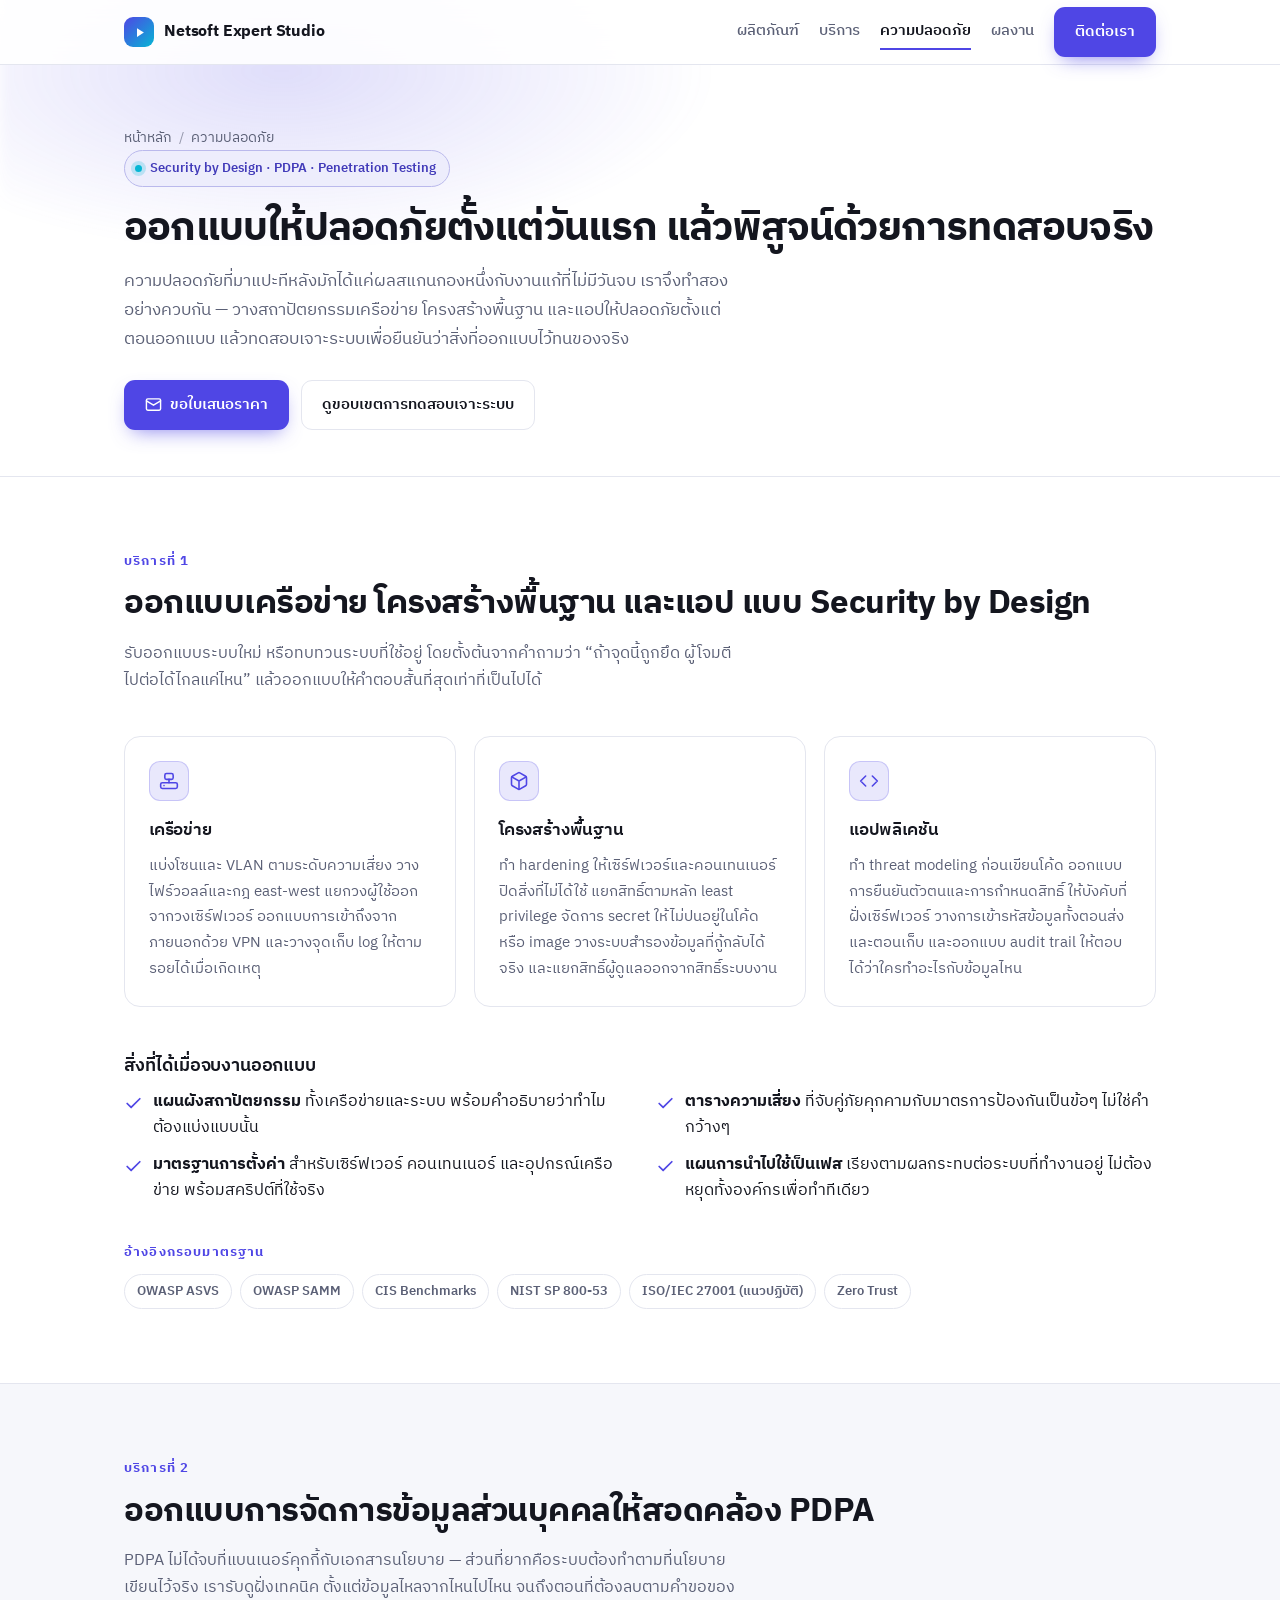
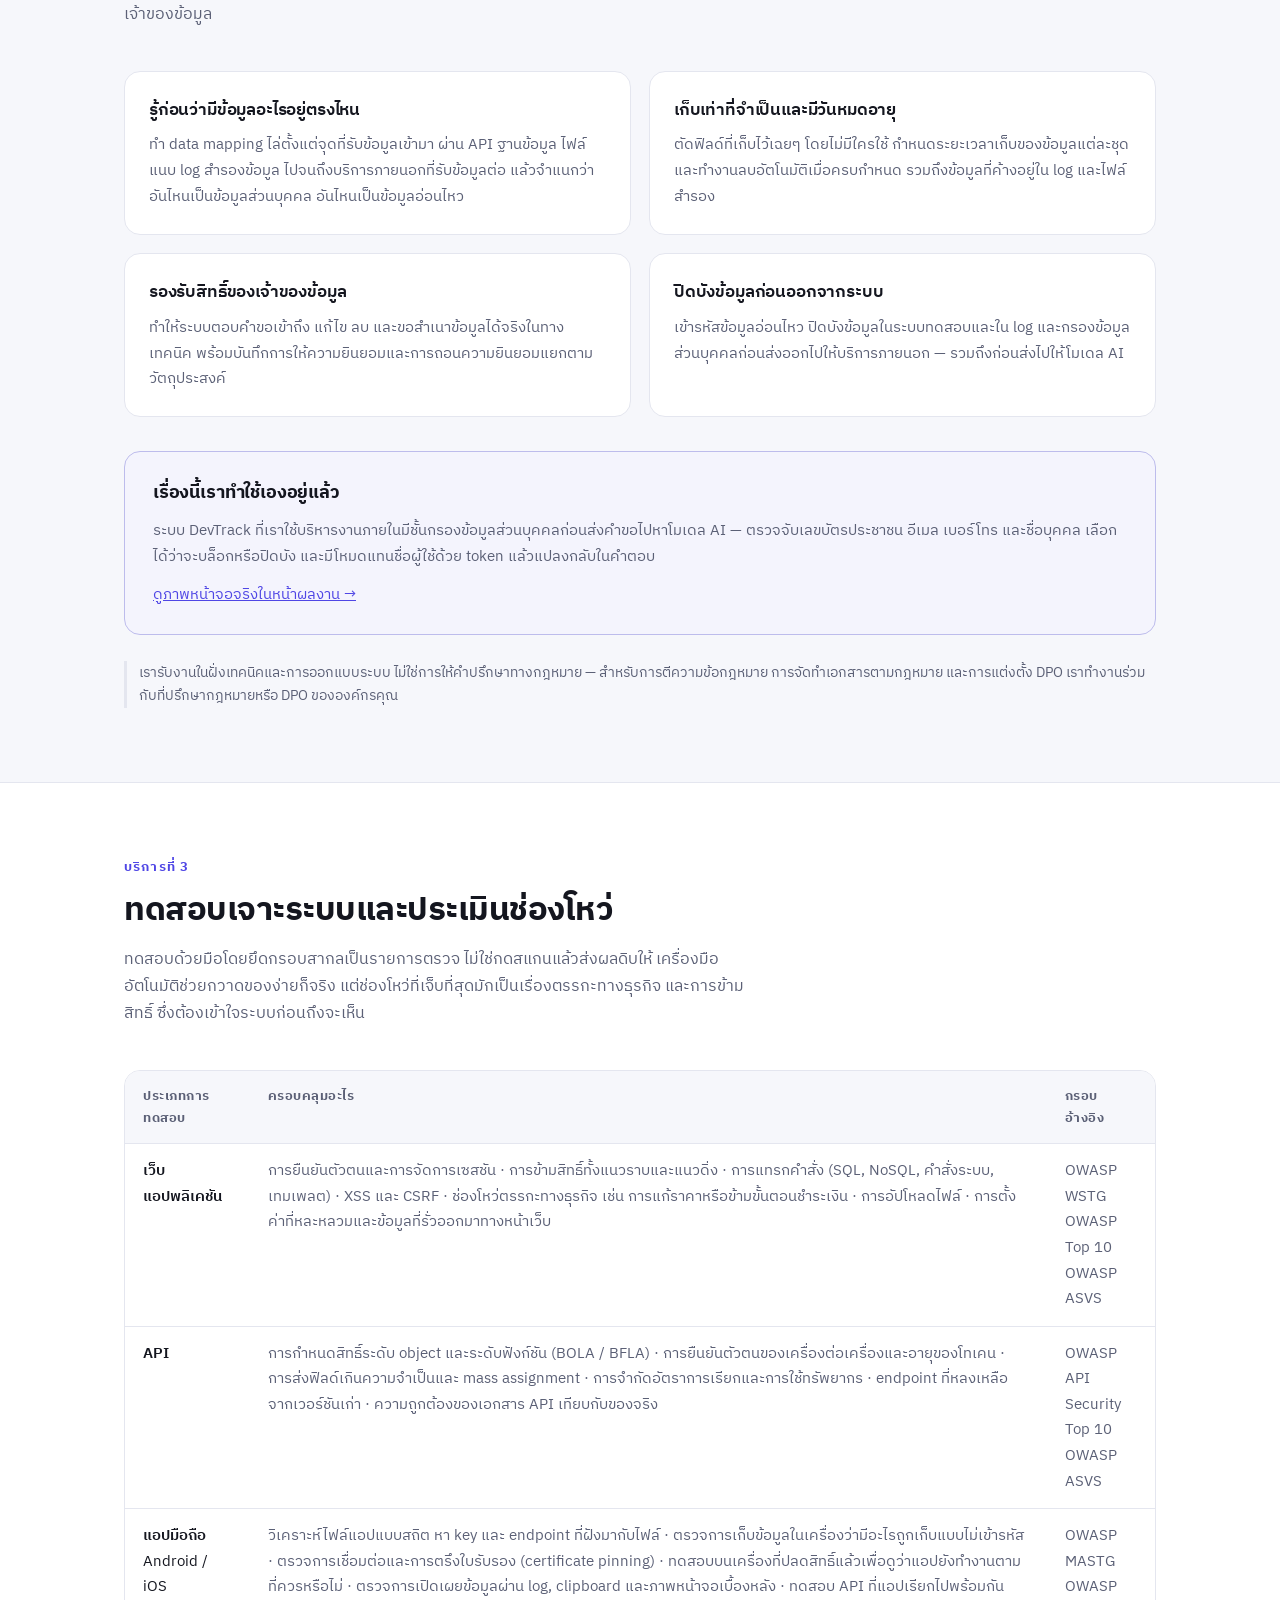
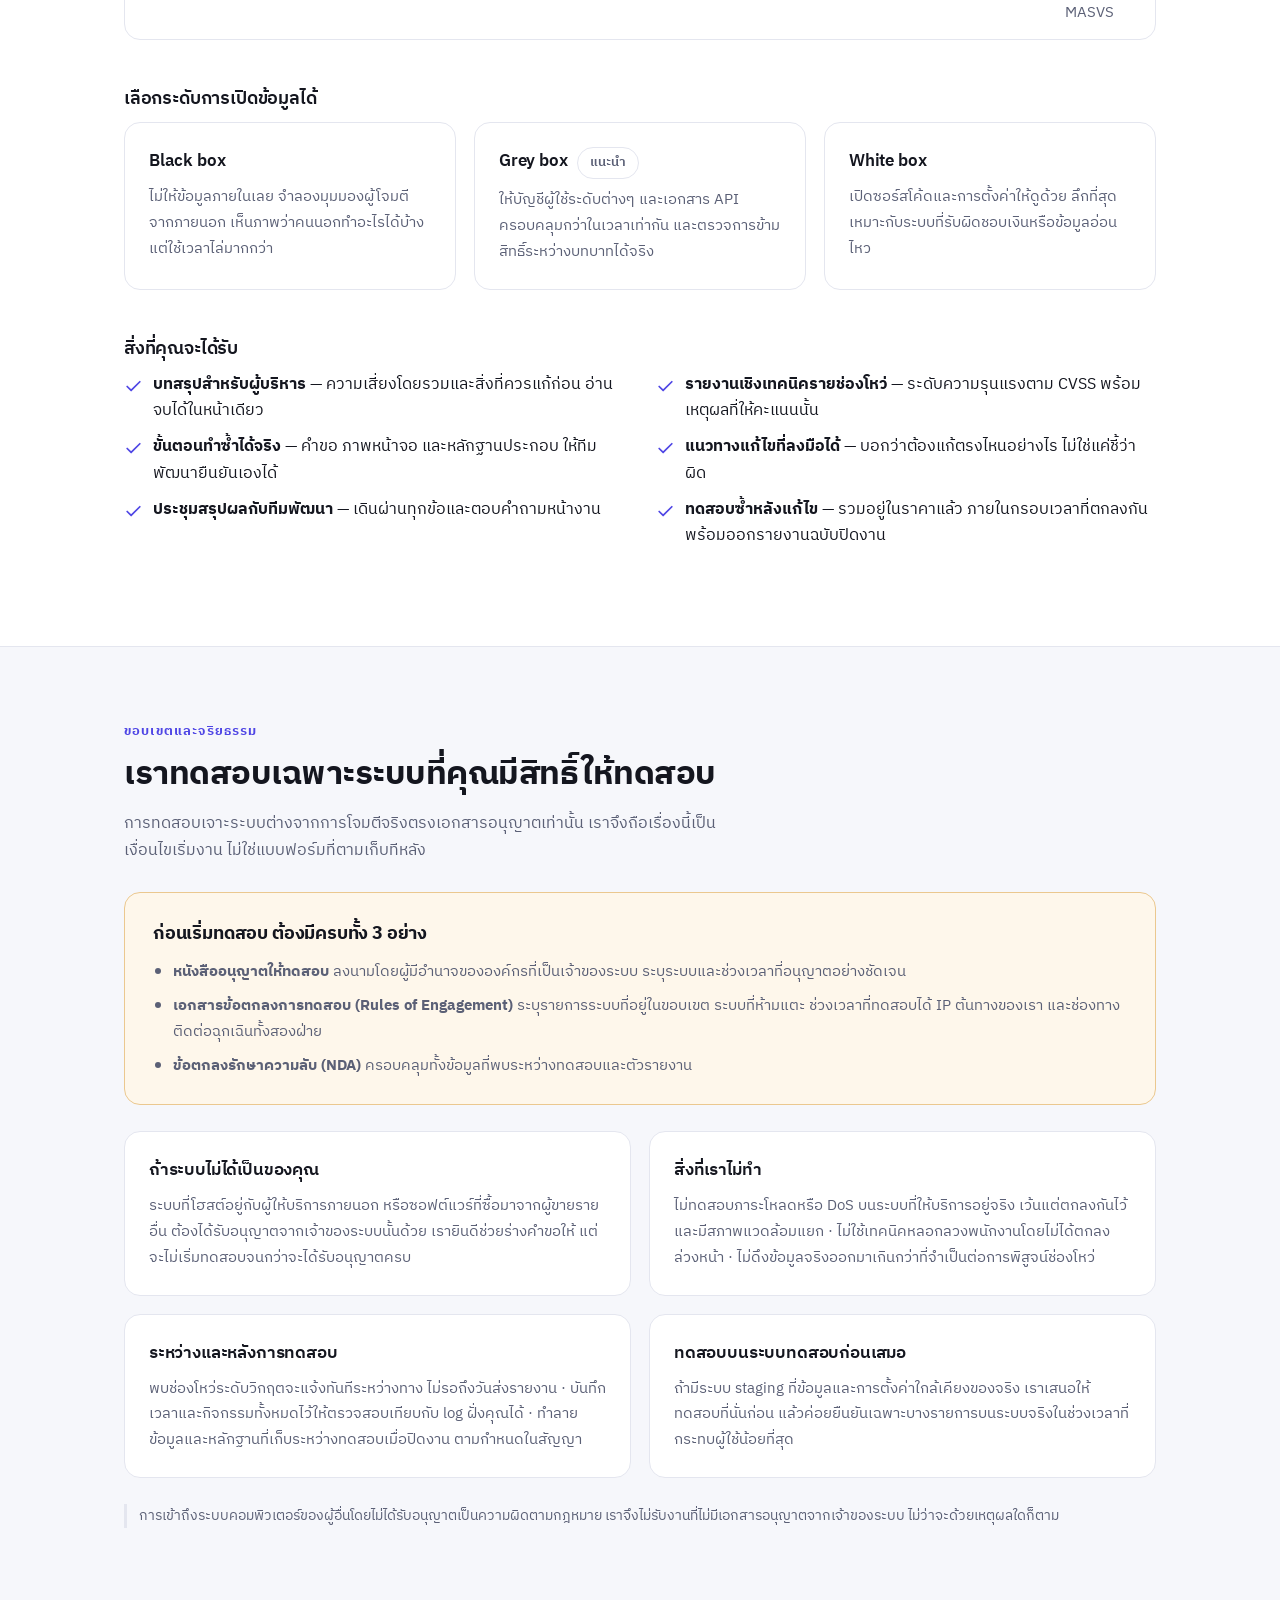
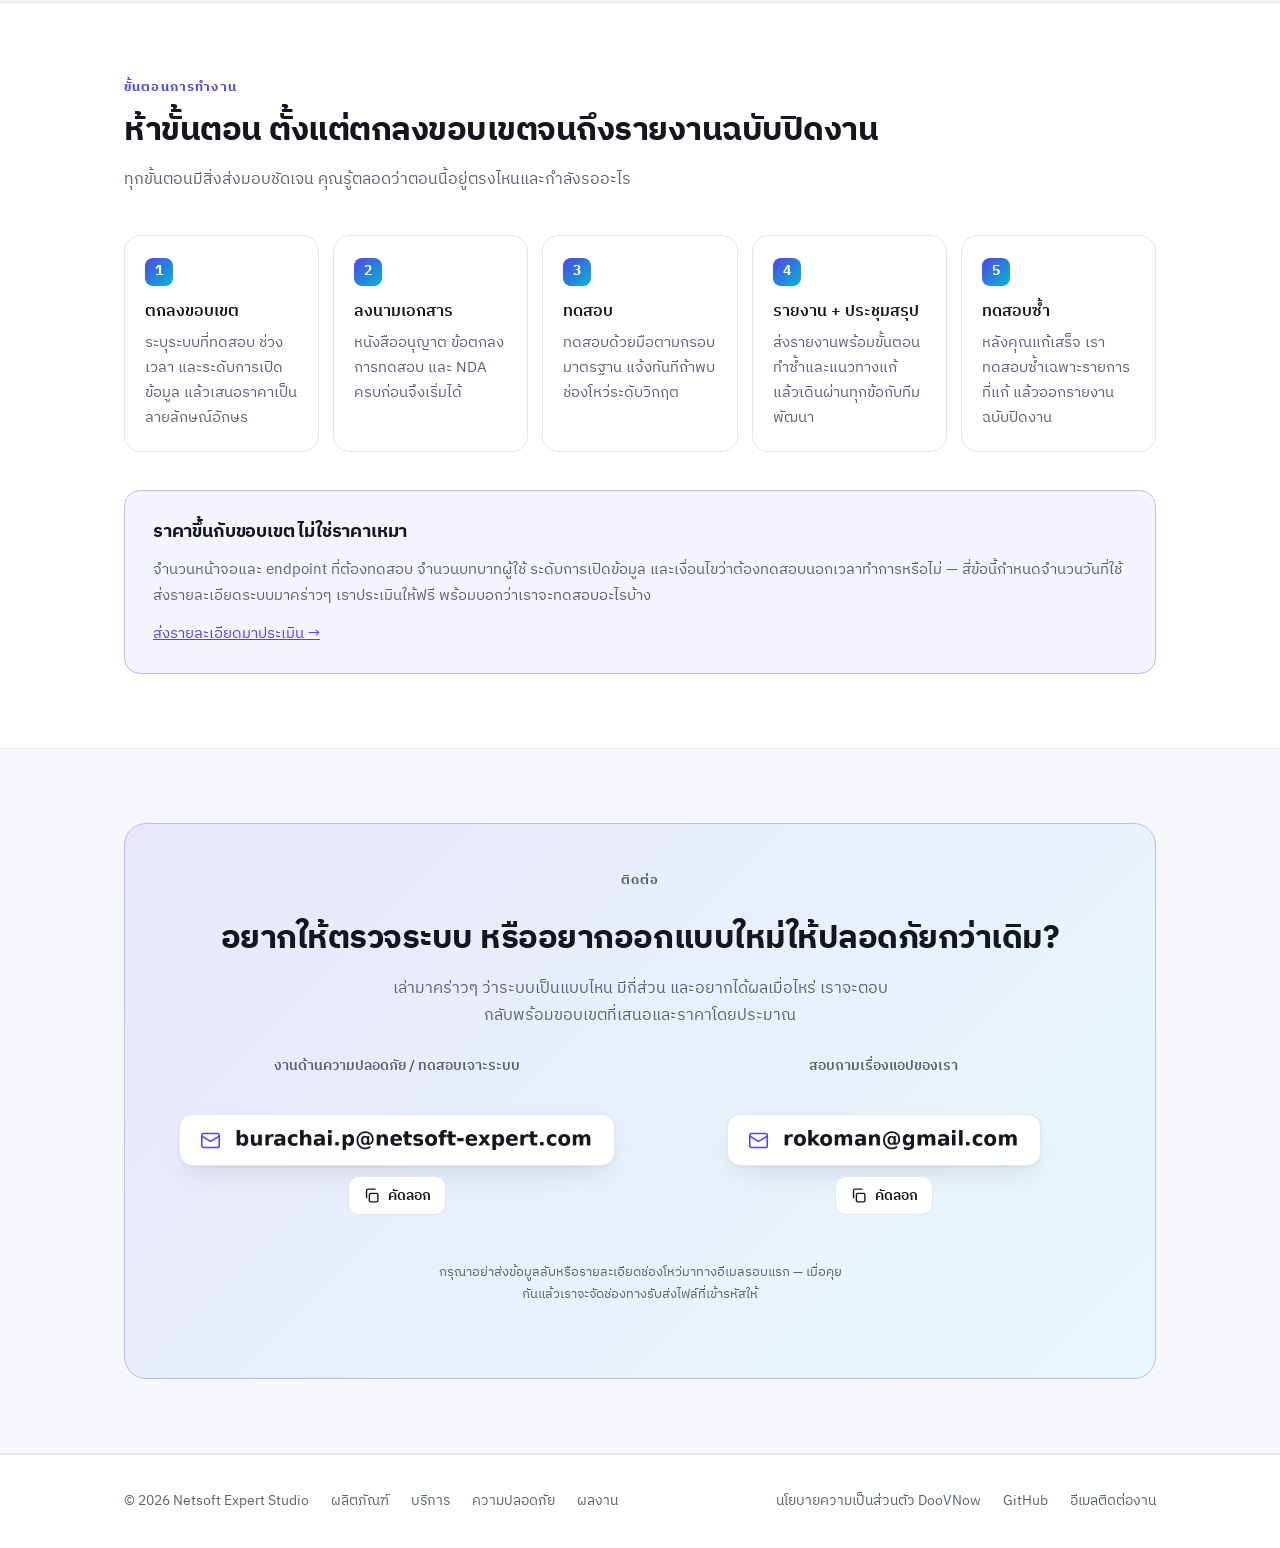
==== commit 8f3432d0: "Take the nowrap span back out of the meta description The pass that wrapped โครงสร้างพื้นฐาน in a no" ====
--- a/security/index.html
+++ b/security/index.html
@@ -4,7 +4,7 @@
 <meta charset="utf-8">
 <meta name="viewport" content="width=device-width, initial-scale=1">
 <title>ความปลอดภัย — ออกแบบระบบตาม Security by Design, PDPA และทดสอบเจาะระบบ | Netsoft Expert Studio</title>
-<meta name="description" content="ออกแบบเครือข่าย <span class="nb">โครงสร้างพื้นฐาน</span> และแอปพลิเคชันตามแนวคิด Security by Design รองรับ PDPA พร้อมบริการทดสอบเจาะระบบเว็บแอปพลิเคชัน API และแอปมือถือตามกรอบ OWASP WSTG, API Security Top 10 และ MASVS">
+<meta name="description" content="ออกแบบเครือข่าย โครงสร้างพื้นฐาน และแอปพลิเคชันตามแนวคิด Security by Design รองรับ PDPA พร้อมบริการทดสอบเจาะระบบเว็บแอปพลิเคชัน API และแอปมือถือตามกรอบ OWASP WSTG, API Security Top 10 และ MASVS">
 <link rel="canonical" href="https://netsoft-expert.com/security/">
 <meta property="og:type" content="website">
 <meta property="og:title" content="ความปลอดภัย — Security by Design, PDPA และทดสอบเจาะระบบ">
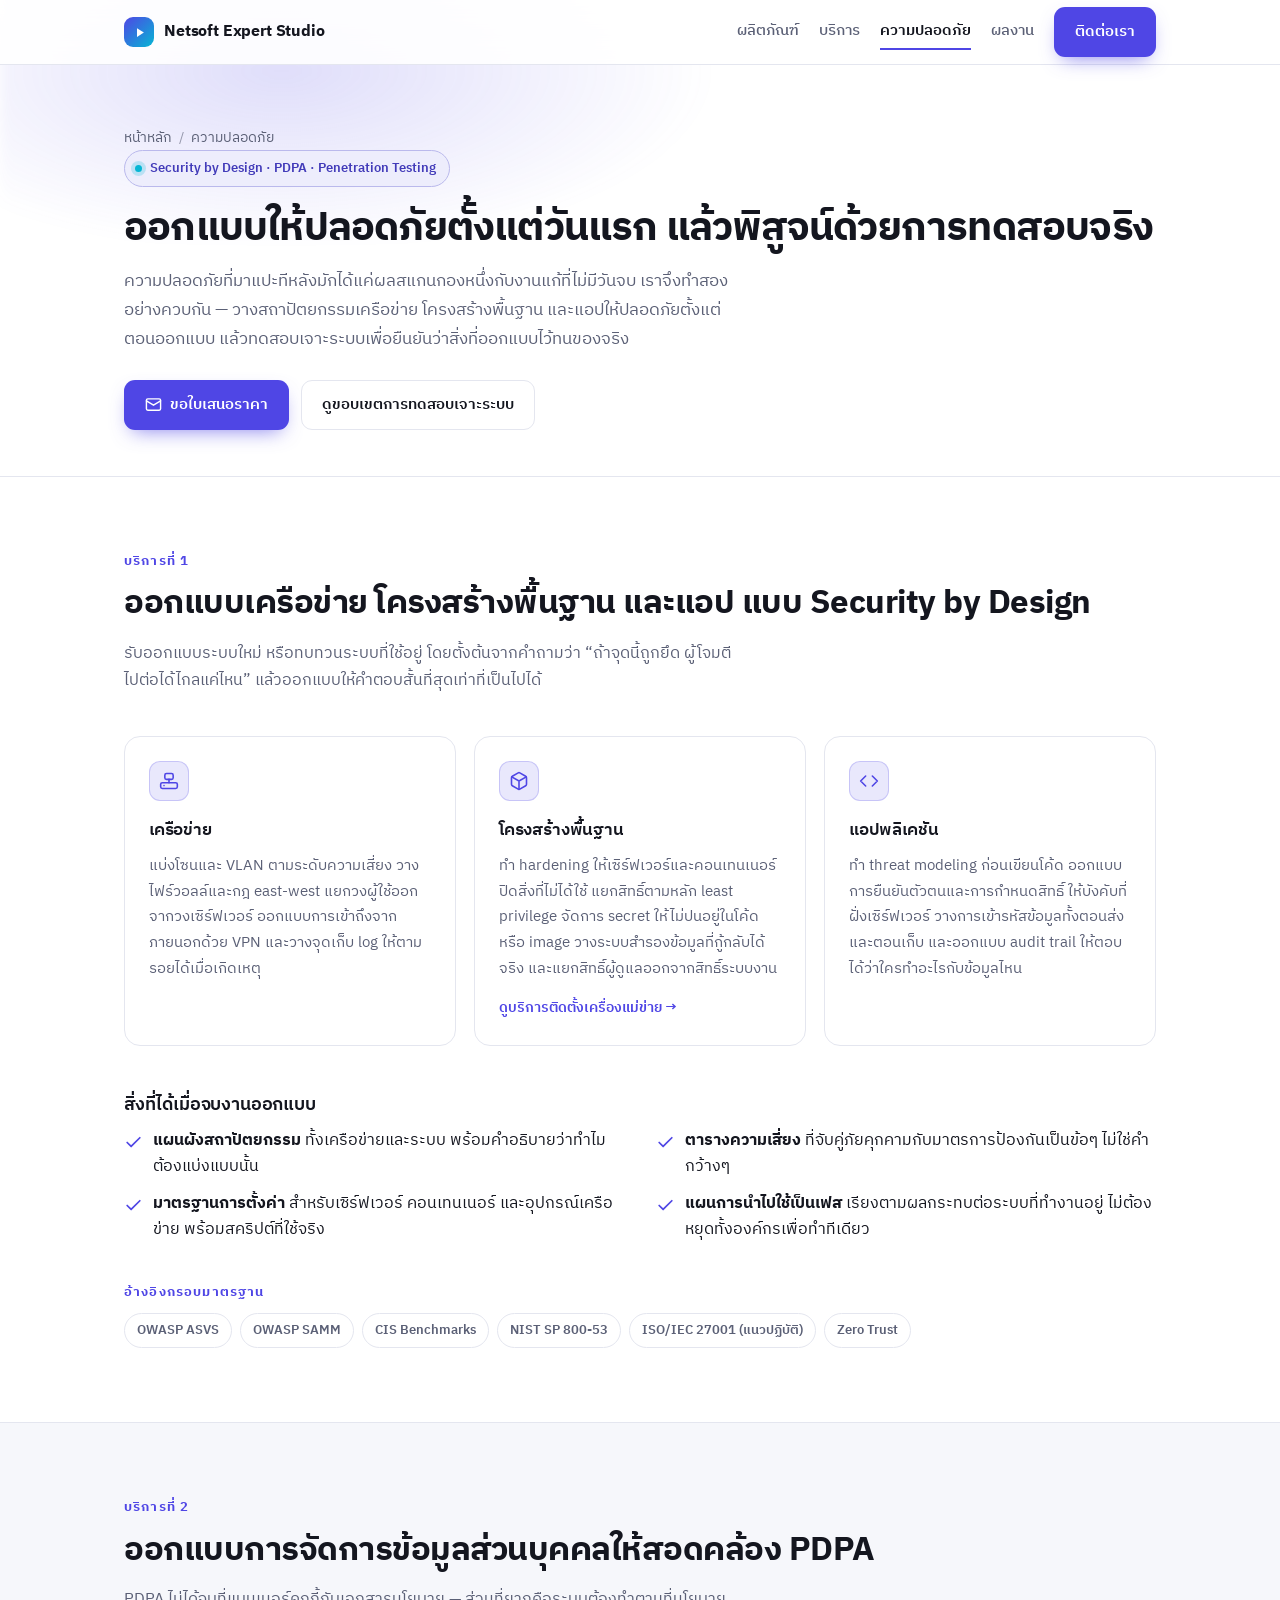
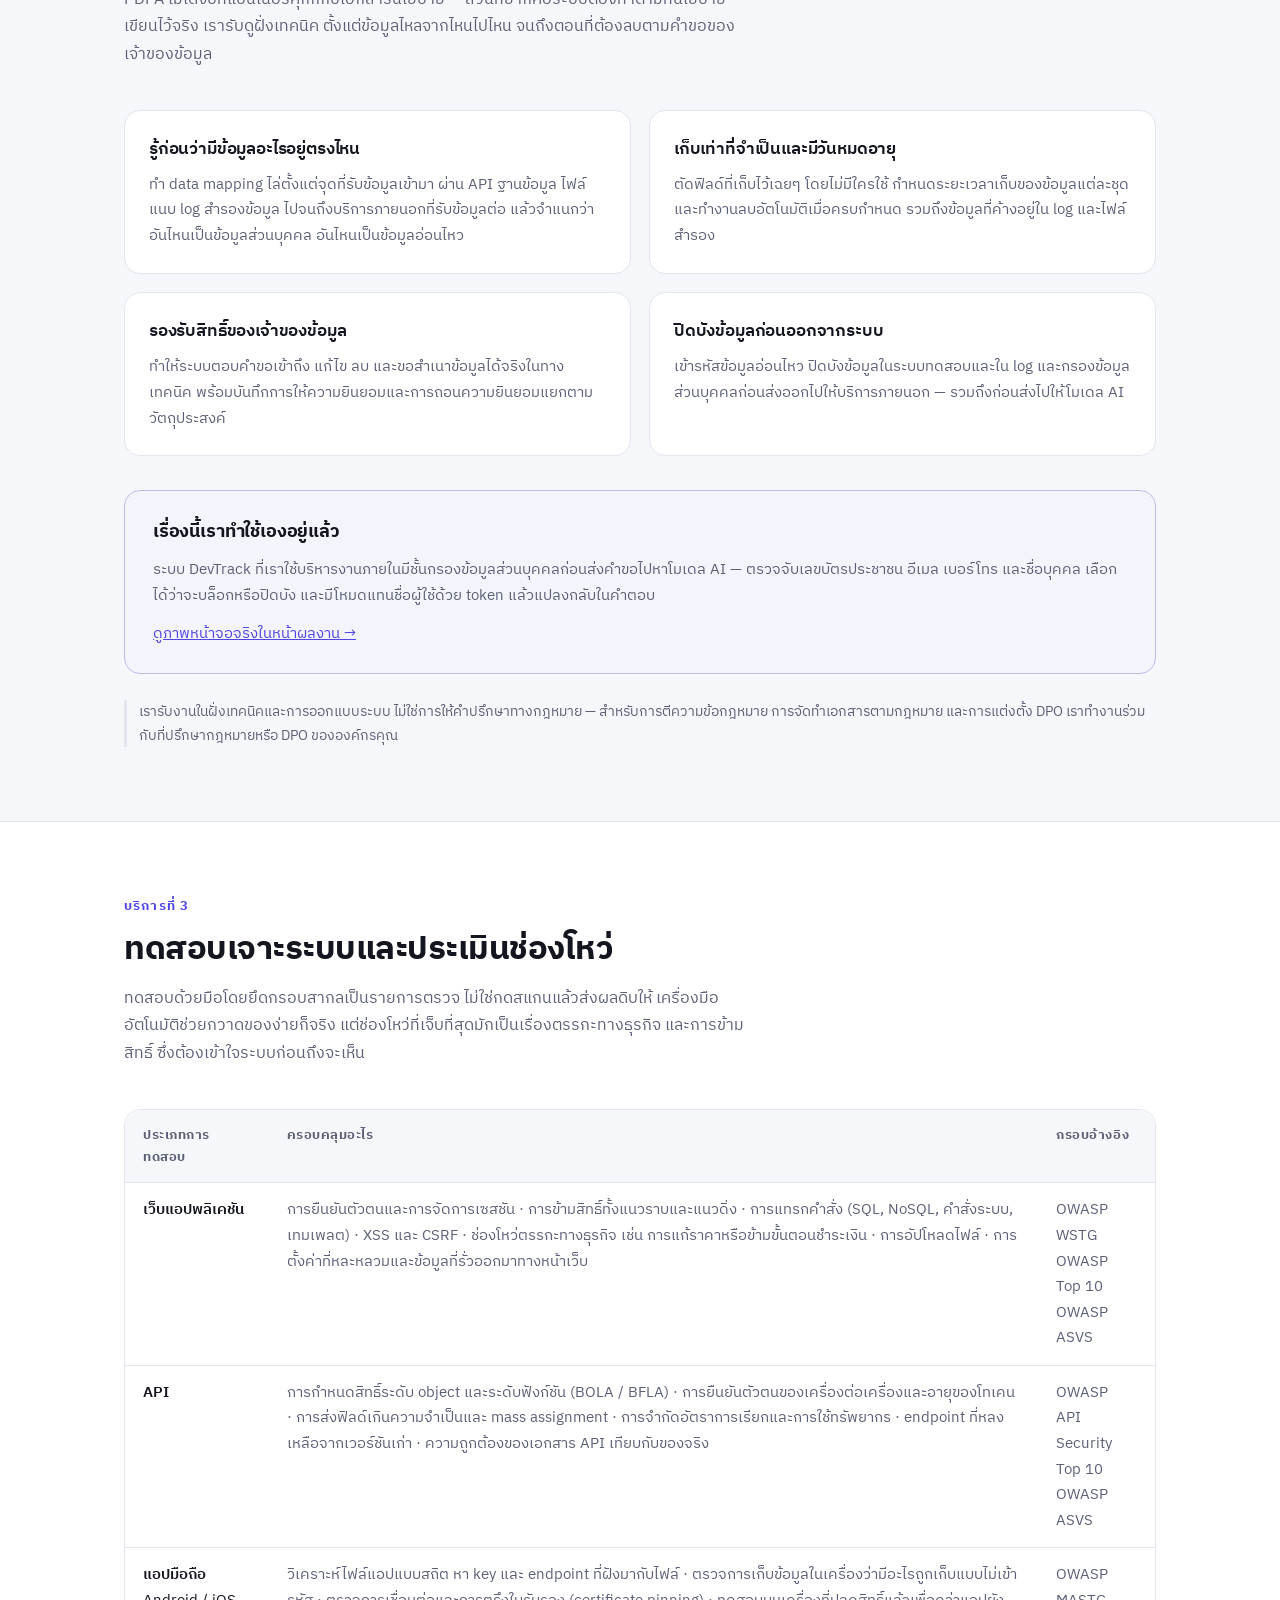
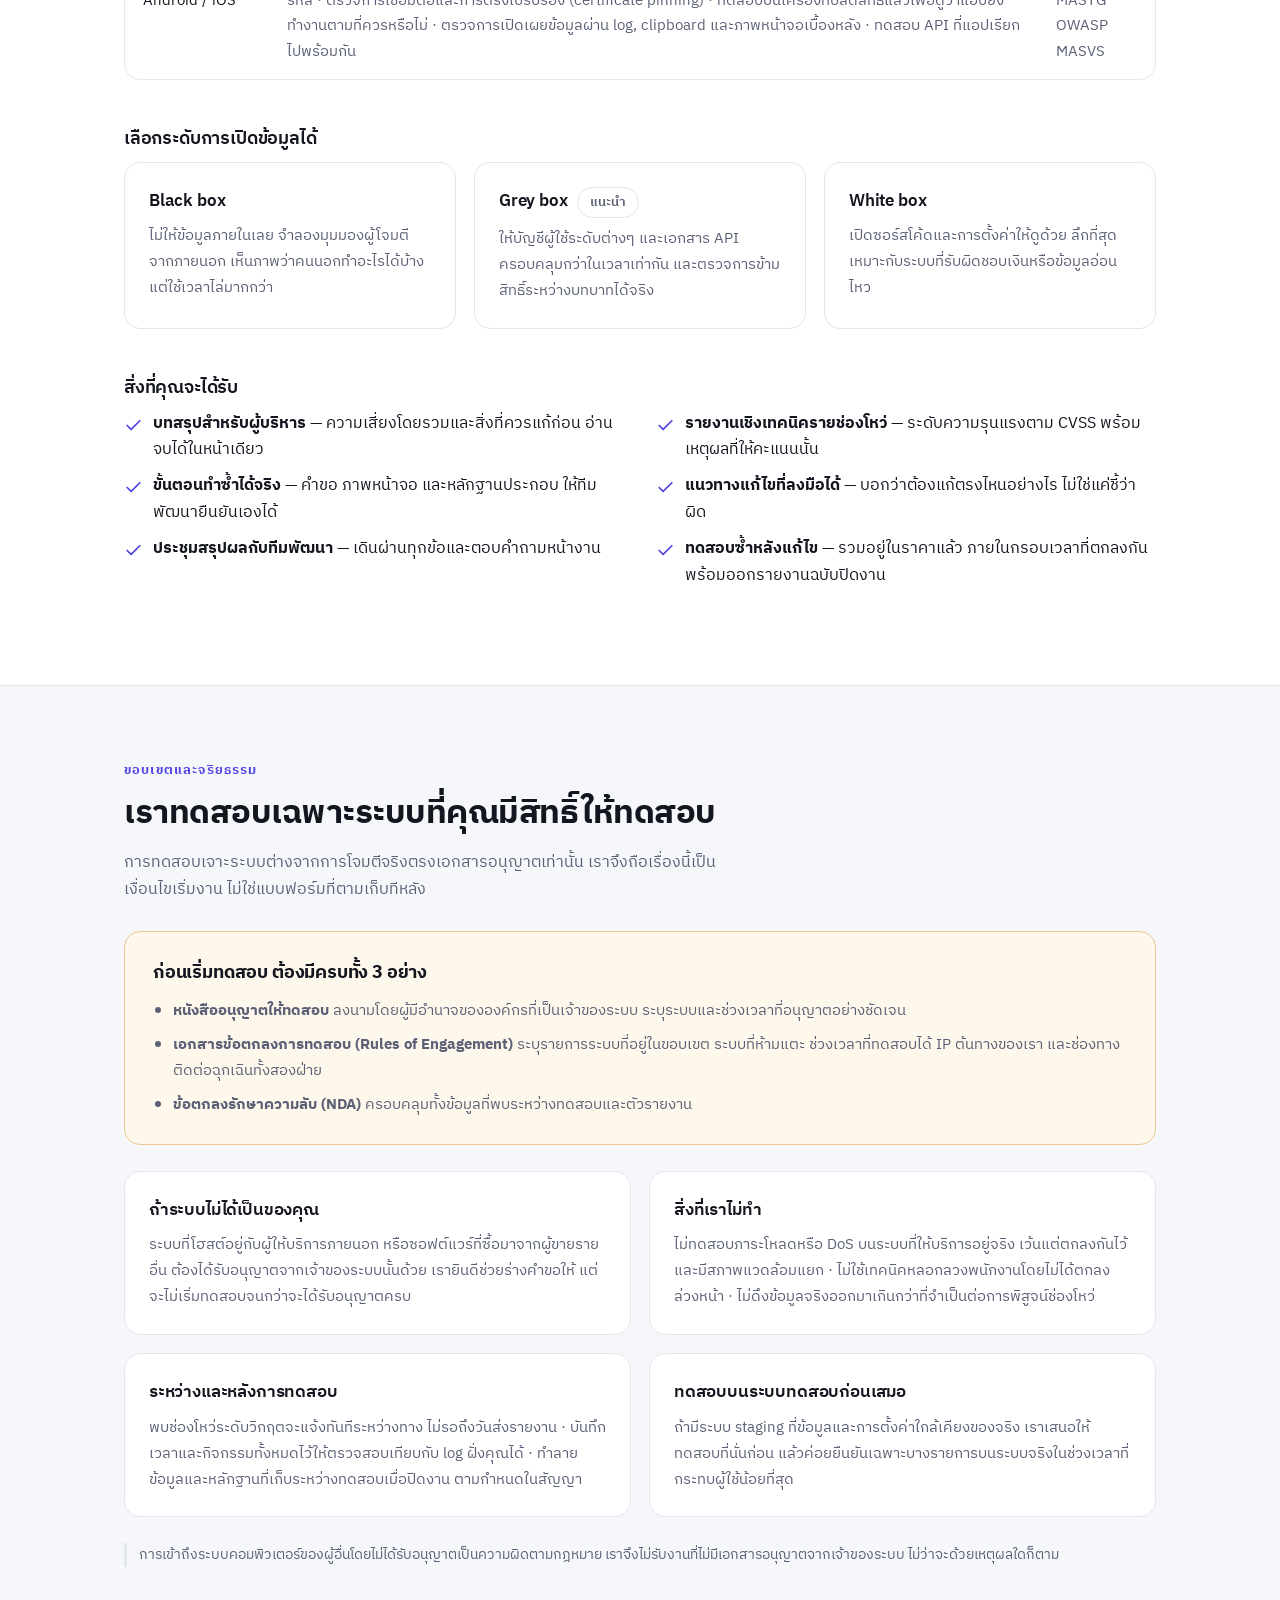
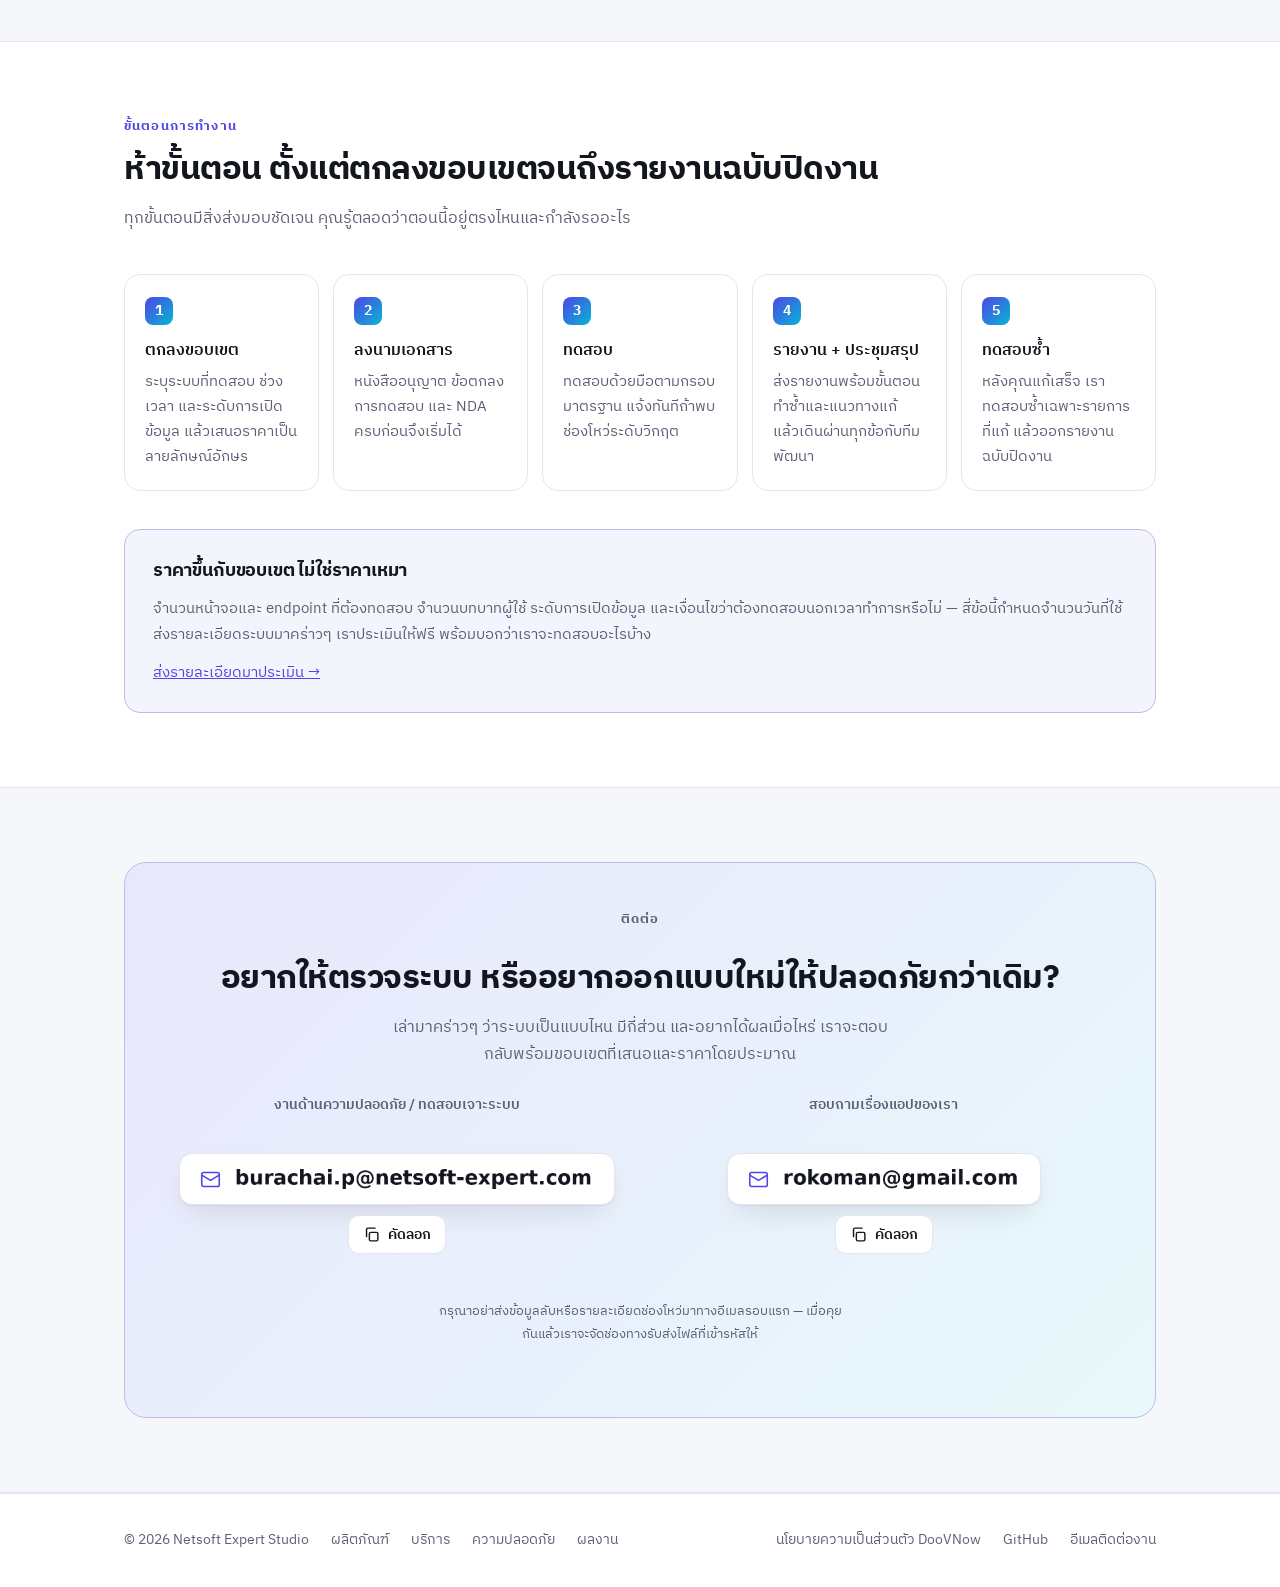
==== commit a481a051: "Offer server installation and post-install care Adds a section to the services page for installing a" ====
--- a/security/index.html
+++ b/security/index.html
@@ -89,6 +89,7 @@
             แยกสิทธิ์ตามหลัก least privilege จัดการ secret ให้ไม่ปนอยู่ในโค้ดหรือ image
             วางระบบสำรองข้อมูลที่กู้กลับได้จริง และแยกสิทธิ์ผู้ดูแลออกจากสิทธิ์ระบบงาน
           </p>
+          <a class="more" href="/services/#servers">ดูบริการติดตั้งเครื่องแม่ข่าย →</a>
         </div>
 
         <div class="card reveal">
--- a/assets/site.css
+++ b/assets/site.css
@@ -316,6 +316,10 @@
 table.scope th, table.scope td { text-align: start; padding: 14px 18px; border-bottom: 1px solid var(--border); vertical-align: top; }
 table.scope thead th { font-size: .82rem; letter-spacing: .04em; text-transform: uppercase; color: var(--muted); font-weight: 700; background: var(--bg-soft); }
 table.scope tbody tr:last-child td { border-bottom: 0; }
+/* the first column is a short label — without a floor it gets squeezed to one
+   word per line while the description column hogs the width */
+table.scope td:first-child, table.scope th:first-child { min-width: 9.5em; }
+table.scope td:last-child, table.scope th:last-child { min-width: 7em; }
 table.scope td strong { font-weight: 600; }
 table.scope td.muted { color: var(--muted); }
 
